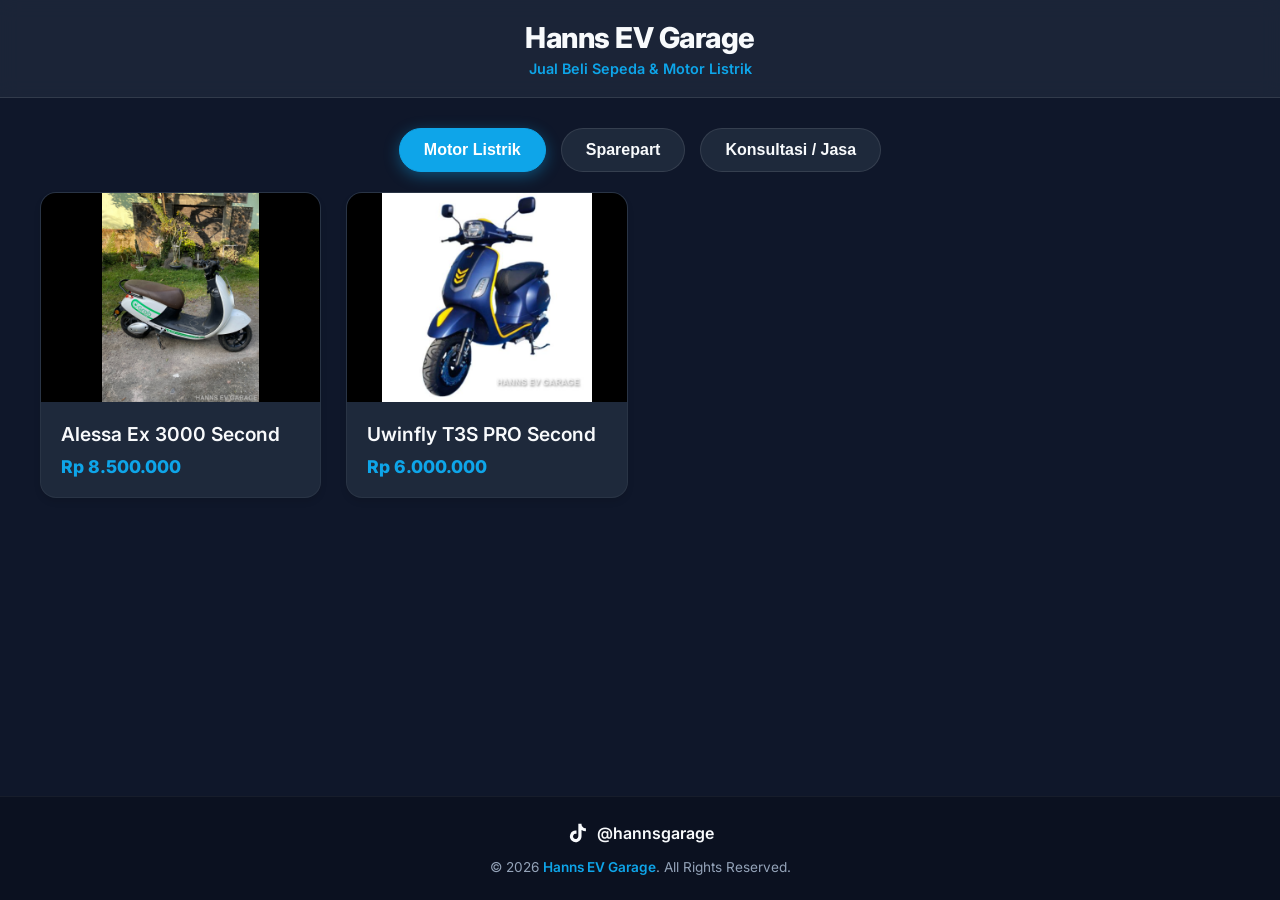
==== index.html @ b8c9d54d "Update index.html" ====
<!DOCTYPE html>
<html lang="id">
<head>
    <meta charset="UTF-8">
    <meta name="viewport" content="width=device-width, initial-scale=1.0">
    <title>Hanns EV Garage - Katalog</title>
    <link rel="stylesheet" href="style.css">
    
    <style>
        .form-container {
            display: none; /* Disembunyikan pas awal load */
            max-width: 600px;
            margin: 0 auto;
            padding: 20px;
            width: 100%;
            box-sizing: border-box;
        }
        .form-card {
            background: var(--bg-card);
            padding: 30px;
            border-radius: 16px;
            border: 1px solid rgba(255, 255, 255, 0.05);
            box-shadow: 0 4px 6px rgba(0, 0, 0, 0.1);
        }
        .form-group {
            margin-bottom: 20px;
            text-align: left;
        }
        .form-group label {
            display: block;
            margin-bottom: 8px;
            font-weight: 600;
            color: var(--text-main);
        }
        .form-group input, .form-group textarea {
            width: 100%;
            padding: 15px;
            border-radius: 8px;
            border: 1px solid #334155;
            background: #0f172a;
            color: white;
            font-family: inherit;
            box-sizing: border-box;
        }
        .form-group input:focus, .form-group textarea:focus {
            outline: none;
            border-color: var(--accent);
        }
    </style>
</head>
<body>

<script src="data.js"></script>

<header>
    <div class="header-text">
        <h1>Hanns EV Garage</h1>
        <p>Jual Beli Sepeda & Motor Listrik</p>
    </div>
</header>

<div class="main-content">
    <div class="nav-tabs">
        <button id="btn-motor" class="active" onclick="switchTab('motor')">Motor Listrik</button>
        <button id="btn-sparepart" onclick="switchTab('sparepart')">Sparepart</button>
        <button id="btn-konsultasi" onclick="switchTab('konsultasi')">Konsultasi / Jasa</button>
    </div>

    <div class="grid" id="katalog-container">
        </div>

    <div class="form-container" id="konsultasi-container">
        <div class="form-card">
            <h2 style="margin-top: 0; color: var(--accent); font-size: 1.5em;">Ada yang bisa dibantu?</h2>
            <p style="color: var(--text-muted); margin-bottom: 25px; line-height: 1.6;">
                Butuh jasa pengiriman motor listrik (misal: Jakarta - Solo), cari rekomendasi unit, atau request carikan tipe tertentu? Tulis keperluan lu di bawah, kita diskusikan via WhatsApp.
            </p>
            
            <div class="form-group">
                <label for="wa-nama">Nama Anda</label>
                <input type="text" id="wa-nama" placeholder="Contoh: Budi">
            </div>
            
            <div class="form-group">
                <label for="wa-pesan">Keperluan / Pertanyaan</label>
                <textarea id="wa-pesan" rows="5" placeholder="Contoh: Mas, saya lagi cari motor yang cocok buat harian jarak 40km, budget 10 jutaan. Ada rekomendasi?"></textarea>
            </div>
            
            <button onclick="kirimWhatsApp()" class="btn-whatsapp" style="border: none; cursor: pointer;">Kirim Pesan via WhatsApp</button>
        </div>
    </div>
</div>

<footer>
    <div class="social-links">
        <a href="https://www.tiktok.com/@hannsgarage" target="_blank" class="social-icon">
            <svg viewBox="0 0 24 24" xmlns="http://www.w3.org/2000/svg">
                <path d="M19.59 6.69a4.83 4.83 0 0 1-3.77-4.25V2h-3.45v13.67a2.89 2.89 0 0 1-5.2 1.74 2.89 2.89 0 0 1 2.31-4.64 2.93 2.93 0 0 1 .88.13V9.4a6.84 6.84 0 0 0-1-.05A6.33 6.33 0 0 0 5 20.1a6.34 6.34 0 0 0 10.86-4.43v-7a8.16 8.16 0 0 0 4.77 1.52v-3.4a4.85 4.85 0 0 1-1-.1z"/>
            </svg>
            @hannsgarage
        </a>
    </div>
    <p>&copy; 2026 <span class="footer-brand">Hanns EV Garage</span>. All Rights Reserved.</p>
</footer>

<div class="modal-overlay" id="modalOverlay" onclick="closeModal(event)">
    <div class="modal-content" onclick="event.stopPropagation()">
        <button class="close-btn" onclick="closeModal(event)">✕</button>
        <div class="modal-body" id="modalBody">
            </div>
    </div>
</div>

<script>
    // Fungsi format rupiah
    function formatRupiah(angka) {
        let bersihkanAngka = angka.toString().replace(/[^0-9]/g, '');
        return new Intl.NumberFormat('id-ID', {
            style: 'currency',
            currency: 'IDR',
            minimumFractionDigits: 0
        }).format(bersihkanAngka);
    }

    // FUNGSI BARU: Buat ganti-ganti tampilan antar tab
    function switchTab(tab) {
        // Atur warna tombol yang lagi aktif
        document.getElementById('btn-motor').classList.toggle('active', tab === 'motor');
        document.getElementById('btn-sparepart').classList.toggle('active', tab === 'sparepart');
        document.getElementById('btn-konsultasi').classList.toggle('active', tab === 'konsultasi');

        const katalogContainer = document.getElementById('katalog-container');
        const formContainer = document.getElementById('konsultasi-container');

        if (tab === 'konsultasi') {
            // Sembunyiin grid motor, tampilin form konsultasi
            katalogContainer.style.display = 'none';
            formContainer.style.display = 'block';
        } else {
            // Tampilin grid motor (pakai display: grid dari CSS), sembunyiin form
            katalogContainer.style.display = 'grid';
            formContainer.style.display = 'none';
            renderKatalog(tab); // Render ulang data motor/sparepart
        }
    }

    // FUNGSI BARU: Ngerakit pesan dari form dan lempar ke WA
    function kirimWhatsApp() {
        const nama = document.getElementById('wa-nama').value;
        const pesan = document.getElementById('wa-pesan').value;
        
        if (!nama || !pesan) {
            alert("Harap isi nama dan keperluan dulu ya!");
            return;
        }

        // Format teks yang bakal masuk ke chat WA lu
        const teksWA = `Halo Hanns EV Garage,\n\nNama saya *${nama}*.\nSaya butuh konsultasi / jasa:\n"${pesan}"\n\nMohon infonya mas. Terima kasih!`;
        
        // Encode biar spasi dan enter kebaca sama URL WA
        const encodedTeks = encodeURIComponent(teksWA);
        
        // PASTIKAN GANTI DENGAN NOMOR WA HANNS EV GARAGE LU
        const nomorWA = "6281234567890"; 
        
        window.open(`https://wa.me/${nomorWA}?text=${encodedTeks}`, '_blank');
    }

    // Fungsi Render Katalog (Yang lama)
    function renderKatalog(filterTipe) {
        const container = document.getElementById('katalog-container');
        container.innerHTML = ''; 

        const dataFilter = database.filter(item => item.tipe === filterTipe);
        
        dataFilter.forEach(item => {
            const coverImg = (item.images && item.images.length > 0) ? item.images[0] : 'https://via.placeholder.com/800x600/1e293b/fff?text=No+Image';
            const card = `
                <div class="card" onclick="openModal(${item.id})">
                    <div class="card-img-wrapper">
                        <img src="${coverImg}" alt="${item.nama}">
                    </div>
                    <div class="card-content">
                        <h3>${item.nama}</h3>
                        <p class="harga">${formatRupiah(item.harga)}</p>
                    </div>
                </div>
            `;
            container.innerHTML += card;
        });
    }

    function openModal(id) {
        const item = database.find(x => x.id === id);
        if (!item) return;

        let thumbnailsHtml = '';
        const mainImg = (item.images && item.images.length > 0) ? item.images[0] : 'https://via.placeholder.com/800x600/1e293b/fff?text=No+Image';

        if (item.images && item.images.length > 0) {
            item.images.forEach((img, index) => {
                const activeClass = index === 0 ? 'active' : '';
                thumbnailsHtml += `<img src="${img}" class="${activeClass}" onclick="changeMainImage(this, '${img}')" alt="thumb">`;
            });
        }

        const modalBody = document.getElementById('modalBody');
        modalBody.innerHTML = `
            <div class="modal-gallery">
                <div class="main-img-container">
                    <img id="mainImageDisplay" src="${mainImg}" alt="${item.nama}">
                </div>
                <div class="thumbnails">
                    ${thumbnailsHtml}
                </div>
            </div>
            <div class="modal-info">
                <h2>${item.nama}</h2>
                <div class="harga-detail">${formatRupiah(item.harga)}</div>
                <h4>Deskripsi Produk</h4>
                <p>${item.deskripsi}</p>
                <a href="https://wa.me/6281234567890?text=Halo%20Hanns%20EV%20Garage,%20saya%20mau%20tanya%20tentang%20${encodeURIComponent(item.nama)}" target="_blank" class="btn-whatsapp">
                    Tanya via WhatsApp
                </a>
            </div>
        `;

        const modal = document.getElementById('modalOverlay');
        modal.style.display = 'flex';
        setTimeout(() => modal.classList.add('active'), 10);
        document.body.style.overflow = 'hidden'; 
    }

    function changeMainImage(element, src) {
        document.getElementById('mainImageDisplay').src = src;
        const thumbs = document.querySelectorAll('.thumbnails img');
        thumbs.forEach(t => t.classList.remove('active'));
        element.classList.add('active');
    }

    function closeModal(event) {
        if (event && event.target.closest('.modal-content') && !event.target.classList.contains('close-btn')) { return; }
        const modal = document.getElementById('modalOverlay');
        modal.classList.remove('active');
        setTimeout(() => { modal.style.display = 'none'; }, 300);
        document.body.style.overflow = 'auto'; 
    }

    // Load awal sekarang jalankan switchTab
    switchTab('motor');
</script>

</body>
</html>
---- style.css ----
@import url("https://fonts.googleapis.com/css2?family=Inter:wght@400;600;800&display=swap");

:root {
  --bg-main: #0f172a;
  --bg-card: #1e293b;
  --text-main: #f8fafc;
  --text-muted: #94a3b8;
  --accent: #0ea5e9;
  --accent-hover: #0284c7;
}

body {
  font-family: "Inter", sans-serif;
  margin: 0;
  background-color: var(--bg-main);
  color: var(--text-main);
  display: flex;
  flex-direction: column;
  min-height: 100vh;
}

.main-content {
  flex: 1;
  padding-bottom: 50px;
}

/* HEADER BERSENSIH (TANPA LOGO GAMBAR) */
header {
  background: rgba(30, 41, 59, 0.8);
  backdrop-filter: blur(10px);
  padding: 20px;
  display: flex;
  flex-direction: column;
  align-items: center;
  border-bottom: 1px solid rgba(255, 255, 255, 0.1);
  position: sticky;
  top: 0;
  z-index: 10;
}

.header-text h1 {
  margin: 0;
  font-weight: 800;
  font-size: 1.8em;
  letter-spacing: -0.5px;
  text-align: center;
}
.header-text p {
  margin: 5px 0 0;
  color: var(--accent);
  font-weight: 600;
  text-align: center;
  font-size: 0.9em;
}

/* FOOTER & SOCIAL MEDIA */
footer {
  background: #0b1120;
  padding: 25px 20px;
  text-align: center;
  border-top: 1px solid rgba(255, 255, 255, 0.05);
  margin-top: auto;
}
footer p {
  margin: 0;
  color: var(--text-muted);
  font-size: 0.85em;
}
footer .footer-brand {
  color: var(--accent);
  font-weight: 600;
}

.social-links {
  margin-bottom: 15px;
  display: flex;
  justify-content: center;
}
.social-icon {
  display: inline-flex;
  align-items: center;
  gap: 8px;
  color: var(--text-main);
  text-decoration: none;
  font-weight: 600;
  transition:
    color 0.3s,
    transform 0.3s;
}
.social-icon:hover {
  color: var(--accent);
  transform: translateY(-2px);
}
.social-icon svg {
  width: 22px;
  height: 22px;
  fill: currentColor;
}

/* NAVIGATION TABS */
.nav-tabs {
  display: flex;
  justify-content: center;
  gap: 15px;
  padding: 30px 20px 20px;
}
.nav-tabs button {
  background: var(--bg-card);
  color: var(--text-main);
  border: 1px solid rgba(255, 255, 255, 0.1);
  padding: 12px 24px;
  cursor: pointer;
  border-radius: 50px;
  font-weight: 600;
  font-size: 1rem;
  transition: all 0.3s ease;
}
.nav-tabs button:hover {
  background: rgba(255, 255, 255, 0.1);
}
.nav-tabs button.active {
  background: var(--accent);
  color: white;
  border-color: var(--accent);
  box-shadow: 0 4px 15px rgba(14, 165, 233, 0.4);
}

/* GRID & CARDS (OBJECT-FIT CONTAIN) */
.grid {
  display: grid;
  grid-template-columns: repeat(auto-fill, minmax(280px, 1fr));
  gap: 25px;
  padding: 0 20px;
  max-width: 1200px;
  margin: 0 auto;
}
.card {
  background: var(--bg-card);
  border-radius: 16px;
  overflow: hidden;
  cursor: pointer;
  border: 1px solid rgba(255, 255, 255, 0.05);
  transition:
    transform 0.3s ease,
    box-shadow 0.3s ease;
  box-shadow: 0 4px 6px rgba(0, 0, 0, 0.1);
}
.card:hover {
  transform: translateY(-8px);
  box-shadow: 0 12px 20px rgba(0, 0, 0, 0.2);
  border-color: rgba(255, 255, 255, 0.15);
}
.card-img-wrapper {
  width: 100%;
  padding-top: 75%;
  position: relative;
  background: #000;
}
.card img {
  position: absolute;
  top: 0;
  left: 0;
  width: 100%;
  height: 100%;
  object-fit: contain;
}
.card-content {
  padding: 20px;
}
.card h3 {
  margin: 0 0 10px;
  font-size: 1.2em;
  font-weight: 600;
}
.card p.harga {
  color: var(--accent);
  font-weight: 800;
  font-size: 1.1em;
  margin: 0;
}

/* MODAL (OBJECT-FIT CONTAIN) */
.modal-overlay {
  display: none;
  position: fixed;
  top: 0;
  left: 0;
  width: 100%;
  height: 100%;
  background: rgba(0, 0, 0, 0.85);
  backdrop-filter: blur(5px);
  z-index: 100;
  justify-content: center;
  align-items: center;
  opacity: 0;
  transition: opacity 0.3s ease;
}
.modal-overlay.active {
  display: flex;
  opacity: 1;
}
.modal-content {
  background: var(--bg-main);
  width: 90%;
  max-width: 900px;
  border-radius: 20px;
  overflow: hidden;
  display: flex;
  flex-direction: column;
  position: relative;
  max-height: 90vh;
  border: 1px solid rgba(255, 255, 255, 0.1);
}
.modal-body {
  display: flex;
  flex-direction: column;
  overflow-y: auto;
}
@media (min-width: 768px) {
  .modal-body {
    flex-direction: row;
    overflow: hidden;
  }
  .modal-gallery {
    width: 55%;
    overflow-y: auto;
    padding: 20px;
    background: #000;
  }
  .modal-info {
    width: 45%;
    padding: 30px;
    overflow-y: auto;
  }
}
.main-img-container {
  width: 100%;
  border-radius: 12px;
  overflow: hidden;
  margin-bottom: 15px;
}
.main-img-container img {
  width: 100%;
  height: auto;
  display: block;
  object-fit: contain;
  aspect-ratio: 4/3;
}
.thumbnails {
  display: flex;
  gap: 10px;
  overflow-x: auto;
  padding-bottom: 10px;
}
.thumbnails img {
  width: 80px;
  height: 60px;
  object-fit: cover;
  border-radius: 8px;
  cursor: pointer;
  opacity: 0.6;
  transition: 0.2s;
  border: 2px solid transparent;
}
.thumbnails img:hover,
.thumbnails img.active {
  opacity: 1;
  border-color: var(--accent);
}
.close-btn {
  position: absolute;
  top: 15px;
  right: 20px;
  background: rgba(0, 0, 0, 0.5);
  border: none;
  color: white;
  width: 35px;
  height: 35px;
  border-radius: 50%;
  font-size: 1.2em;
  cursor: pointer;
  z-index: 10;
  display: flex;
  justify-content: center;
  align-items: center;
}
.close-btn:hover {
  background: rgba(255, 255, 255, 0.2);
}
.modal-info h2 {
  margin: 0 0 10px;
  font-size: 1.8em;
}
.modal-info .harga-detail {
  color: var(--accent);
  font-size: 1.5em;
  font-weight: 800;
  margin: 0 0 20px;
}
.modal-info h4 {
  margin: 20px 0 10px;
  color: var(--text-muted);
  text-transform: uppercase;
  letter-spacing: 1px;
  font-size: 0.9em;
}
.modal-info p {
  line-height: 1.6;
  color: var(--text-main);
  margin-bottom: 20px;
  white-space: pre-wrap;
}
.btn-whatsapp {
  display: block;
  width: 100%;
  background: #25d366;
  color: white;
  text-align: center;
  padding: 15px;
  border-radius: 10px;
  text-decoration: none;
  font-weight: bold;
  font-size: 1.1em;
  transition: background 0.3s;
}
.btn-whatsapp:hover {
  background: #1ebe5d;
}
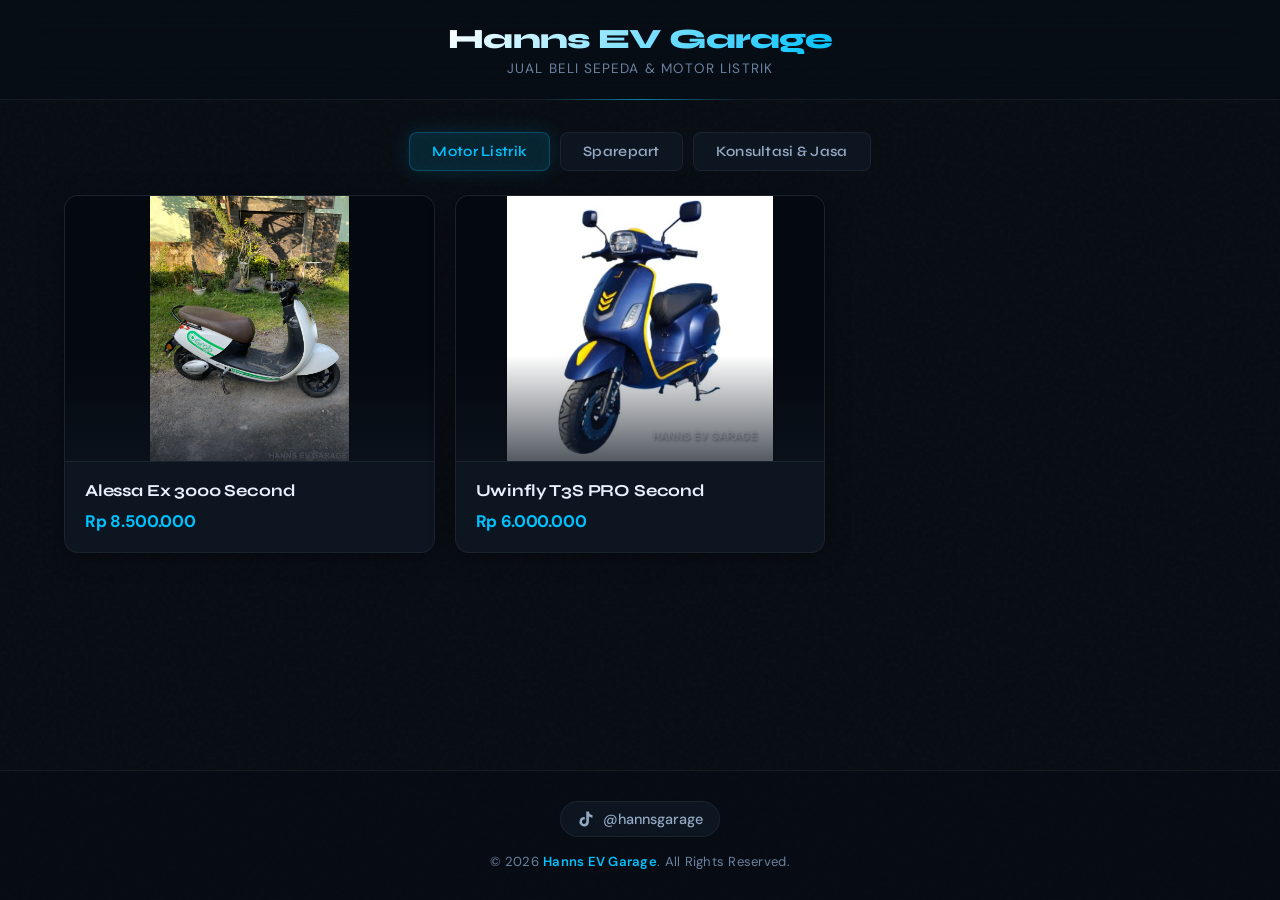
==== commit d17b8c2b: "improve UI by claude" ====
--- a/index.html
+++ b/index.html
@@ -1,254 +1,209 @@
-<!DOCTYPE html>
+<!doctype html>
 <html lang="id">
-<head>
-    <meta charset="UTF-8">
-    <meta name="viewport" content="width=device-width, initial-scale=1.0">
-    <title>Hanns EV Garage - Katalog</title>
-    <link rel="stylesheet" href="style.css">
-    
-    <style>
-        .form-container {
-            display: none; /* Disembunyikan pas awal load */
-            max-width: 600px;
-            margin: 0 auto;
-            padding: 20px;
-            width: 100%;
-            box-sizing: border-box;
-        }
-        .form-card {
-            background: var(--bg-card);
-            padding: 30px;
-            border-radius: 16px;
-            border: 1px solid rgba(255, 255, 255, 0.05);
-            box-shadow: 0 4px 6px rgba(0, 0, 0, 0.1);
-        }
-        .form-group {
-            margin-bottom: 20px;
-            text-align: left;
-        }
-        .form-group label {
-            display: block;
-            margin-bottom: 8px;
-            font-weight: 600;
-            color: var(--text-main);
-        }
-        .form-group input, .form-group textarea {
-            width: 100%;
-            padding: 15px;
-            border-radius: 8px;
-            border: 1px solid #334155;
-            background: #0f172a;
-            color: white;
-            font-family: inherit;
-            box-sizing: border-box;
-        }
-        .form-group input:focus, .form-group textarea:focus {
-            outline: none;
-            border-color: var(--accent);
-        }
-    </style>
-</head>
-<body>
-
-<script src="data.js"></script>
-
-<header>
-    <div class="header-text">
+  <head>
+    <meta charset="UTF-8" />
+    <meta name="viewport" content="width=device-width, initial-scale=1.0" />
+    <title>Hanns EV Garage — Katalog</title>
+    <link rel="stylesheet" href="style.css" />
+  </head>
+  <body>
+    <script src="data.js"></script>
+
+    <header>
+      <div class="header-text">
         <h1>Hanns EV Garage</h1>
-        <p>Jual Beli Sepeda & Motor Listrik</p>
-    </div>
-</header>
-
-<div class="main-content">
-    <div class="nav-tabs">
+        <p>Jual Beli Sepeda &amp; Motor Listrik</p>
+      </div>
+    </header>
+
+    <div class="main-content">
+      <div class="nav-tabs">
         <button id="btn-motor" class="active" onclick="switchTab('motor')">Motor Listrik</button>
         <button id="btn-sparepart" onclick="switchTab('sparepart')">Sparepart</button>
-        <button id="btn-konsultasi" onclick="switchTab('konsultasi')">Konsultasi / Jasa</button>
+        <button id="btn-konsultasi" onclick="switchTab('konsultasi')">Konsultasi &amp; Jasa</button>
+      </div>
+
+      <div class="grid" id="katalog-container"></div>
+
+      <div class="form-container" id="konsultasi-container">
+        <div class="form-card">
+          <h2>Ada yang bisa dibantu?</h2>
+          <p>Butuh jasa pengiriman motor listrik, cari rekomendasi unit, atau request cariin tipe tertentu? Tulis keperluan lu di bawah, kita diskusikan via WhatsApp.</p>
+
+          <div class="form-group">
+            <label for="wa-nama">Nama Anda</label>
+            <input type="text" id="wa-nama" placeholder="Contoh: Budi" />
+          </div>
+
+          <div class="form-group">
+            <label for="wa-pesan">Keperluan / Pertanyaan</label>
+            <textarea id="wa-pesan" rows="5" placeholder="Contoh: Mas, saya lagi cari motor harian jarak 40km, budget 10 jutaan. Ada rekomendasi?"></textarea>
+          </div>
+
+          <button onclick="kirimWhatsApp()" class="btn-whatsapp" style="border: none; cursor: pointer">
+            <svg width="20" height="20" viewBox="0 0 24 24" fill="currentColor">
+              <path
+                d="M17.472 14.382c-.297-.149-1.758-.867-2.03-.967-.273-.099-.471-.148-.67.15-.197.297-.767.966-.94 1.164-.173.199-.347.223-.644.075-.297-.15-1.255-.463-2.39-1.475-.883-.788-1.48-1.761-1.653-2.059-.173-.297-.018-.458.13-.606.134-.133.298-.347.446-.52.149-.174.198-.298.298-.497.099-.198.05-.371-.025-.52-.075-.149-.669-1.612-.916-2.207-.242-.579-.487-.5-.669-.51-.173-.008-.371-.01-.57-.01-.198 0-.52.074-.792.372-.272.297-1.04 1.016-1.04 2.479 0 1.462 1.065 2.875 1.213 3.074.149.198 2.096 3.2 5.077 4.487.709.306 1.262.489 1.694.625.712.227 1.36.195 1.871.118.571-.085 1.758-.719 2.006-1.413.248-.694.248-1.289.173-1.413-.074-.124-.272-.198-.57-.347m-5.421 7.403h-.004a9.87 9.87 0 01-5.031-1.378l-.361-.214-3.741.982.998-3.648-.235-.374a9.86 9.86 0 01-1.51-5.26c.001-5.45 4.436-9.884 9.888-9.884 2.64 0 5.122 1.03 6.988 2.898a9.825 9.825 0 012.893 6.994c-.003 5.45-4.437 9.884-9.885 9.884m8.413-18.297A11.815 11.815 0 0012.05 0C5.495 0 .16 5.335.157 11.892c0 2.096.547 4.142 1.588 5.945L.057 24l6.305-1.654a11.882 11.882 0 005.683 1.448h.005c6.554 0 11.89-5.335 11.893-11.893a11.821 11.821 0 00-3.48-8.413Z"
+              />
+            </svg>
+            Kirim via WhatsApp
+          </button>
+        </div>
+      </div>
     </div>
 
-    <div class="grid" id="katalog-container">
+    <footer>
+      <div class="social-links">
+        <a href="https://www.tiktok.com/@hannsgarage" target="_blank" class="social-icon">
+          <svg viewBox="0 0 24 24" xmlns="http://www.w3.org/2000/svg">
+            <path
+              d="M19.59 6.69a4.83 4.83 0 0 1-3.77-4.25V2h-3.45v13.67a2.89 2.89 0 0 1-5.2 1.74 2.89 2.89 0 0 1 2.31-4.64 2.93 2.93 0 0 1 .88.13V9.4a6.84 6.84 0 0 0-1-.05A6.33 6.33 0 0 0 5 20.1a6.34 6.34 0 0 0 10.86-4.43v-7a8.16 8.16 0 0 0 4.77 1.52v-3.4a4.85 4.85 0 0 1-1-.1z"
+            />
+          </svg>
+          @hannsgarage
+        </a>
+      </div>
+      <p>&copy; 2026 <span class="footer-brand">Hanns EV Garage</span>. All Rights Reserved.</p>
+    </footer>
+
+    <!-- MODAL -->
+    <div class="modal-overlay" id="modalOverlay" onclick="closeModal(event)">
+      <div class="modal-content" onclick="event.stopPropagation()">
+        <button class="close-btn" onclick="closeModal(event)">✕</button>
+        <div class="modal-body" id="modalBody"></div>
+      </div>
+    </div>
+
+    <script>
+      function formatRupiah(angka) {
+        let n = angka.toString().replace(/[^0-9]/g, "");
+        return new Intl.NumberFormat("id-ID", {
+          style: "currency",
+          currency: "IDR",
+          minimumFractionDigits: 0,
+        }).format(n);
+      }
+
+      function switchTab(tab) {
+        ["motor", "sparepart", "konsultasi"].forEach((t) => {
+          document.getElementById("btn-" + t).classList.toggle("active", t === tab);
+        });
+
+        const katalog = document.getElementById("katalog-container");
+        const form = document.getElementById("konsultasi-container");
+
+        if (tab === "konsultasi") {
+          katalog.style.display = "none";
+          form.style.display = "block";
+        } else {
+          katalog.style.display = "grid";
+          form.style.display = "none";
+          renderKatalog(tab);
+        }
+      }
+
+      function kirimWhatsApp() {
+        const nama = document.getElementById("wa-nama").value.trim();
+        const pesan = document.getElementById("wa-pesan").value.trim();
+        if (!nama || !pesan) {
+          alert("Harap isi nama dan keperluan dulu ya!");
+          return;
+        }
+        const teks = `Halo Hanns EV Garage,\n\nNama saya *${nama}*.\nSaya butuh konsultasi / jasa:\n"${pesan}"\n\nMohon infonya mas. Terima kasih!`;
+        window.open(`https://wa.me/6282136538487?text=${encodeURIComponent(teks)}`, "_blank");
+      }
+
+      function renderKatalog(filterTipe) {
+        const container = document.getElementById("katalog-container");
+        container.innerHTML = "";
+
+        const data = database.filter((item) => item.tipe === filterTipe);
+
+        if (data.length === 0) {
+          container.innerHTML = `
+        <div class="empty-state">
+          <svg viewBox="0 0 24 24" fill="none" stroke="currentColor" stroke-width="1.5">
+            <path stroke-linecap="round" stroke-linejoin="round" d="M20.25 7.5l-.625 10.632a2.25 2.25 0 01-2.247 2.118H6.622a2.25 2.25 0 01-2.247-2.118L3.75 7.5M10 11.25h4M3.375 7.5h17.25c.621 0 1.125-.504 1.125-1.125v-1.5c0-.621-.504-1.125-1.125-1.125H3.375c-.621 0-1.125.504-1.125 1.125v1.5c0 .621.504 1.125 1.125 1.125z" />
+          </svg>
+          <p>Belum ada item di kategori ini.</p>
+        </div>`;
+          return;
+        }
+
+        data.forEach((item) => {
+          const img = item.images && item.images.length > 0 ? item.images[0] : "https://via.placeholder.com/800x600/0d1520/1e3a5f?text=No+Image";
+
+          container.innerHTML += `
+        <div class="card" onclick="openModal(${item.id})">
+          <div class="card-img-wrapper">
+            <img src="${img}" alt="${item.nama}" loading="lazy">
+          </div>
+          <div class="card-content">
+            <h3>${item.nama}</h3>
+            <p class="harga">${formatRupiah(item.harga)}</p>
+          </div>
+        </div>`;
+        });
+      }
+
+      function openModal(id) {
+        const item = database.find((x) => x.id === id);
+        if (!item) return;
+
+        const mainImg = item.images && item.images.length > 0 ? item.images[0] : "https://via.placeholder.com/800x600/0d1520/1e3a5f?text=No+Image";
+
+        let thumbsHtml = "";
+        if (item.images && item.images.length > 0) {
+          item.images.forEach((img, i) => {
+            thumbsHtml += `<img src="${img}" class="${i === 0 ? "active" : ""}" onclick="changeMainImage(this, '${img}')" alt="thumb ${i + 1}">`;
+          });
+        }
+
+        document.getElementById("modalBody").innerHTML = `
+      <div class="modal-gallery">
+        <div class="main-img-container">
+          <img id="mainImageDisplay" src="${mainImg}" alt="${item.nama}">
         </div>
-
-    <div class="form-container" id="konsultasi-container">
-        <div class="form-card">
-            <h2 style="margin-top: 0; color: var(--accent); font-size: 1.5em;">Ada yang bisa dibantu?</h2>
-            <p style="color: var(--text-muted); margin-bottom: 25px; line-height: 1.6;">
-                Butuh jasa pengiriman motor listrik (misal: Jakarta - Solo), cari rekomendasi unit, atau request carikan tipe tertentu? Tulis keperluan lu di bawah, kita diskusikan via WhatsApp.
-            </p>
-            
-            <div class="form-group">
-                <label for="wa-nama">Nama Anda</label>
-                <input type="text" id="wa-nama" placeholder="Contoh: Budi">
-            </div>
-            
-            <div class="form-group">
-                <label for="wa-pesan">Keperluan / Pertanyaan</label>
-                <textarea id="wa-pesan" rows="5" placeholder="Contoh: Mas, saya lagi cari motor yang cocok buat harian jarak 40km, budget 10 jutaan. Ada rekomendasi?"></textarea>
-            </div>
-            
-            <button onclick="kirimWhatsApp()" class="btn-whatsapp" style="border: none; cursor: pointer;">Kirim Pesan via WhatsApp</button>
-        </div>
-    </div>
-</div>
-
-<footer>
-    <div class="social-links">
-        <a href="https://www.tiktok.com/@hannsgarage" target="_blank" class="social-icon">
-            <svg viewBox="0 0 24 24" xmlns="http://www.w3.org/2000/svg">
-                <path d="M19.59 6.69a4.83 4.83 0 0 1-3.77-4.25V2h-3.45v13.67a2.89 2.89 0 0 1-5.2 1.74 2.89 2.89 0 0 1 2.31-4.64 2.93 2.93 0 0 1 .88.13V9.4a6.84 6.84 0 0 0-1-.05A6.33 6.33 0 0 0 5 20.1a6.34 6.34 0 0 0 10.86-4.43v-7a8.16 8.16 0 0 0 4.77 1.52v-3.4a4.85 4.85 0 0 1-1-.1z"/>
-            </svg>
-            @hannsgarage
+        ${item.images && item.images.length > 1 ? `<div class="thumbnails">${thumbsHtml}</div>` : ""}
+      </div>
+      <div class="modal-info">
+        <h2>${item.nama}</h2>
+        <div class="harga-detail">${formatRupiah(item.harga)}</div>
+        <h4>Deskripsi Produk</h4>
+        <p>${item.deskripsi}</p>
+        <a href="https://wa.me/6282136538487?text=Halo%20Hanns%20EV%20Garage,%20saya%20mau%20tanya%20tentang%20${encodeURIComponent(item.nama)}" target="_blank" class="btn-whatsapp">
+          <svg width="20" height="20" viewBox="0 0 24 24" fill="currentColor"><path d="M17.472 14.382c-.297-.149-1.758-.867-2.03-.967-.273-.099-.471-.148-.67.15-.197.297-.767.966-.94 1.164-.173.199-.347.223-.644.075-.297-.15-1.255-.463-2.39-1.475-.883-.788-1.48-1.761-1.653-2.059-.173-.297-.018-.458.13-.606.134-.133.298-.347.446-.52.149-.174.198-.298.298-.497.099-.198.05-.371-.025-.52-.075-.149-.669-1.612-.916-2.207-.242-.579-.487-.5-.669-.51-.173-.008-.371-.01-.57-.01-.198 0-.52.074-.792.372-.272.297-1.04 1.016-1.04 2.479 0 1.462 1.065 2.875 1.213 3.074.149.198 2.096 3.2 5.077 4.487.709.306 1.262.489 1.694.625.712.227 1.36.195 1.871.118.571-.085 1.758-.719 2.006-1.413.248-.694.248-1.289.173-1.413-.074-.124-.272-.198-.57-.347m-5.421 7.403h-.004a9.87 9.87 0 01-5.031-1.378l-.361-.214-3.741.982.998-3.648-.235-.374a9.86 9.86 0 01-1.51-5.26c.001-5.45 4.436-9.884 9.888-9.884 2.64 0 5.122 1.03 6.988 2.898a9.825 9.825 0 012.893 6.994c-.003 5.45-4.437 9.884-9.885 9.884m8.413-18.297A11.815 11.815 0 0012.05 0C5.495 0 .16 5.335.157 11.892c0 2.096.547 4.142 1.588 5.945L.057 24l6.305-1.654a11.882 11.882 0 005.683 1.448h.005c6.554 0 11.89-5.335 11.893-11.893a11.821 11.821 0 00-3.48-8.413Z"/></svg>
+          Tanya via WhatsApp
         </a>
-    </div>
-    <p>&copy; 2026 <span class="footer-brand">Hanns EV Garage</span>. All Rights Reserved.</p>
-</footer>
-
-<div class="modal-overlay" id="modalOverlay" onclick="closeModal(event)">
-    <div class="modal-content" onclick="event.stopPropagation()">
-        <button class="close-btn" onclick="closeModal(event)">✕</button>
-        <div class="modal-body" id="modalBody">
-            </div>
-    </div>
-</div>
-
-<script>
-    // Fungsi format rupiah
-    function formatRupiah(angka) {
-        let bersihkanAngka = angka.toString().replace(/[^0-9]/g, '');
-        return new Intl.NumberFormat('id-ID', {
-            style: 'currency',
-            currency: 'IDR',
-            minimumFractionDigits: 0
-        }).format(bersihkanAngka);
-    }
-
-    // FUNGSI BARU: Buat ganti-ganti tampilan antar tab
-    function switchTab(tab) {
-        // Atur warna tombol yang lagi aktif
-        document.getElementById('btn-motor').classList.toggle('active', tab === 'motor');
-        document.getElementById('btn-sparepart').classList.toggle('active', tab === 'sparepart');
-        document.getElementById('btn-konsultasi').classList.toggle('active', tab === 'konsultasi');
-
-        const katalogContainer = document.getElementById('katalog-container');
-        const formContainer = document.getElementById('konsultasi-container');
-
-        if (tab === 'konsultasi') {
-            // Sembunyiin grid motor, tampilin form konsultasi
-            katalogContainer.style.display = 'none';
-            formContainer.style.display = 'block';
-        } else {
-            // Tampilin grid motor (pakai display: grid dari CSS), sembunyiin form
-            katalogContainer.style.display = 'grid';
-            formContainer.style.display = 'none';
-            renderKatalog(tab); // Render ulang data motor/sparepart
-        }
-    }
-
-    // FUNGSI BARU: Ngerakit pesan dari form dan lempar ke WA
-    function kirimWhatsApp() {
-        const nama = document.getElementById('wa-nama').value;
-        const pesan = document.getElementById('wa-pesan').value;
-        
-        if (!nama || !pesan) {
-            alert("Harap isi nama dan keperluan dulu ya!");
-            return;
-        }
-
-        // Format teks yang bakal masuk ke chat WA lu
-        const teksWA = `Halo Hanns EV Garage,\n\nNama saya *${nama}*.\nSaya butuh konsultasi / jasa:\n"${pesan}"\n\nMohon infonya mas. Terima kasih!`;
-        
-        // Encode biar spasi dan enter kebaca sama URL WA
-        const encodedTeks = encodeURIComponent(teksWA);
-        
-        // PASTIKAN GANTI DENGAN NOMOR WA HANNS EV GARAGE LU
-        const nomorWA = "6281234567890"; 
-        
-        window.open(`https://wa.me/${nomorWA}?text=${encodedTeks}`, '_blank');
-    }
-
-    // Fungsi Render Katalog (Yang lama)
-    function renderKatalog(filterTipe) {
-        const container = document.getElementById('katalog-container');
-        container.innerHTML = ''; 
-
-        const dataFilter = database.filter(item => item.tipe === filterTipe);
-        
-        dataFilter.forEach(item => {
-            const coverImg = (item.images && item.images.length > 0) ? item.images[0] : 'https://via.placeholder.com/800x600/1e293b/fff?text=No+Image';
-            const card = `
-                <div class="card" onclick="openModal(${item.id})">
-                    <div class="card-img-wrapper">
-                        <img src="${coverImg}" alt="${item.nama}">
-                    </div>
-                    <div class="card-content">
-                        <h3>${item.nama}</h3>
-                        <p class="harga">${formatRupiah(item.harga)}</p>
-                    </div>
-                </div>
-            `;
-            container.innerHTML += card;
-        });
-    }
-
-    function openModal(id) {
-        const item = database.find(x => x.id === id);
-        if (!item) return;
-
-        let thumbnailsHtml = '';
-        const mainImg = (item.images && item.images.length > 0) ? item.images[0] : 'https://via.placeholder.com/800x600/1e293b/fff?text=No+Image';
-
-        if (item.images && item.images.length > 0) {
-            item.images.forEach((img, index) => {
-                const activeClass = index === 0 ? 'active' : '';
-                thumbnailsHtml += `<img src="${img}" class="${activeClass}" onclick="changeMainImage(this, '${img}')" alt="thumb">`;
-            });
-        }
-
-        const modalBody = document.getElementById('modalBody');
-        modalBody.innerHTML = `
-            <div class="modal-gallery">
-                <div class="main-img-container">
-                    <img id="mainImageDisplay" src="${mainImg}" alt="${item.nama}">
-                </div>
-                <div class="thumbnails">
-                    ${thumbnailsHtml}
-                </div>
-            </div>
-            <div class="modal-info">
-                <h2>${item.nama}</h2>
-                <div class="harga-detail">${formatRupiah(item.harga)}</div>
-                <h4>Deskripsi Produk</h4>
-                <p>${item.deskripsi}</p>
-                <a href="https://wa.me/6281234567890?text=Halo%20Hanns%20EV%20Garage,%20saya%20mau%20tanya%20tentang%20${encodeURIComponent(item.nama)}" target="_blank" class="btn-whatsapp">
-                    Tanya via WhatsApp
-                </a>
-            </div>
-        `;
-
-        const modal = document.getElementById('modalOverlay');
-        modal.style.display = 'flex';
-        setTimeout(() => modal.classList.add('active'), 10);
-        document.body.style.overflow = 'hidden'; 
-    }
-
-    function changeMainImage(element, src) {
-        document.getElementById('mainImageDisplay').src = src;
-        const thumbs = document.querySelectorAll('.thumbnails img');
-        thumbs.forEach(t => t.classList.remove('active'));
-        element.classList.add('active');
-    }
-
-    function closeModal(event) {
-        if (event && event.target.closest('.modal-content') && !event.target.classList.contains('close-btn')) { return; }
-        const modal = document.getElementById('modalOverlay');
-        modal.classList.remove('active');
-        setTimeout(() => { modal.style.display = 'none'; }, 300);
-        document.body.style.overflow = 'auto'; 
-    }
-
-    // Load awal sekarang jalankan switchTab
-    switchTab('motor');
-</script>
-
-</body>
-</html>+      </div>`;
+
+        const modal = document.getElementById("modalOverlay");
+        modal.style.display = "flex";
+        setTimeout(() => modal.classList.add("active"), 10);
+        document.body.style.overflow = "hidden";
+      }
+
+      function changeMainImage(el, src) {
+        document.getElementById("mainImageDisplay").src = src;
+        document.querySelectorAll(".thumbnails img").forEach((t) => t.classList.remove("active"));
+        el.classList.add("active");
+      }
+
+      function closeModal(event) {
+        if (event && event.target.closest(".modal-content") && !event.target.classList.contains("close-btn")) return;
+        const modal = document.getElementById("modalOverlay");
+        modal.classList.remove("active");
+        setTimeout(() => {
+          modal.style.display = "none";
+        }, 300);
+        document.body.style.overflow = "auto";
+      }
+
+      document.addEventListener("keydown", (e) => {
+        if (e.key === "Escape") closeModal();
+      });
+
+      switchTab("motor");
+    </script>
+  </body>
+</html>
--- a/style.css
+++ b/style.css
@@ -1,161 +1,285 @@
-@import url("https://fonts.googleapis.com/css2?family=Inter:wght@400;600;800&display=swap");
+@import url("https://fonts.googleapis.com/css2?family=Syne:wght@400;600;700;800&family=DM+Sans:ital,opsz,wght@0,9..40,300;0,9..40,400;0,9..40,500;0,9..40,600;1,9..40,300&display=swap");
 
 :root {
-  --bg-main: #0f172a;
-  --bg-card: #1e293b;
-  --text-main: #f8fafc;
-  --text-muted: #94a3b8;
-  --accent: #0ea5e9;
-  --accent-hover: #0284c7;
+  --bg-main: #080d14;
+  --bg-card: #0d1520;
+  --bg-card-hover: #111e2e;
+  --bg-elevated: #121c2b;
+  --text-main: #e8f0fe;
+  --text-muted: #6b82a0;
+  --text-soft: #94aac4;
+  --accent: #00c2ff;
+  --accent-dim: rgba(0, 194, 255, 0.12);
+  --accent-hover: #00a8dd;
+  --accent-glow: rgba(0, 194, 255, 0.35);
+  --green: #00e5a0;
+  --border: rgba(255, 255, 255, 0.06);
+  --border-hover: rgba(0, 194, 255, 0.25);
+  --shadow-card: 0 4px 24px rgba(0, 0, 0, 0.4);
+  --shadow-hover: 0 16px 40px rgba(0, 0, 0, 0.5), 0 0 30px rgba(0, 194, 255, 0.08);
+}
+
+*,
+*::before,
+*::after {
+  box-sizing: border-box;
 }
 
 body {
-  font-family: "Inter", sans-serif;
+  font-family: "DM Sans", sans-serif;
   margin: 0;
   background-color: var(--bg-main);
   color: var(--text-main);
   display: flex;
   flex-direction: column;
   min-height: 100vh;
+  -webkit-font-smoothing: antialiased;
+}
+
+/* Subtle noise texture overlay */
+body::before {
+  content: "";
+  position: fixed;
+  inset: 0;
+  background-image: url("data:image/svg+xml,%3Csvg viewBox='0 0 256 256' xmlns='http://www.w3.org/2000/svg'%3E%3Cfilter id='noise'%3E%3CfeTurbulence type='fractalNoise' baseFrequency='0.9' numOctaves='4' stitchTiles='stitch'/%3E%3C/filter%3E%3Crect width='100%25' height='100%25' filter='url(%23noise)' opacity='0.04'/%3E%3C/svg%3E");
+  pointer-events: none;
+  z-index: 0;
+  opacity: 0.6;
 }
 
 .main-content {
   flex: 1;
-  padding-bottom: 50px;
-}
-
-/* HEADER BERSENSIH (TANPA LOGO GAMBAR) */
+  padding-bottom: 60px;
+  position: relative;
+  z-index: 1;
+}
+
+/* ── HEADER ── */
 header {
-  background: rgba(30, 41, 59, 0.8);
-  backdrop-filter: blur(10px);
-  padding: 20px;
+  background: rgba(8, 13, 20, 0.85);
+  backdrop-filter: blur(20px);
+  -webkit-backdrop-filter: blur(20px);
+  padding: 22px 24px;
   display: flex;
   flex-direction: column;
   align-items: center;
-  border-bottom: 1px solid rgba(255, 255, 255, 0.1);
+  border-bottom: 1px solid var(--border);
   position: sticky;
   top: 0;
-  z-index: 10;
+  z-index: 50;
+}
+
+header::after {
+  content: "";
+  position: absolute;
+  bottom: -1px;
+  left: 50%;
+  transform: translateX(-50%);
+  width: 200px;
+  height: 1px;
+  background: linear-gradient(90deg, transparent, var(--accent), transparent);
+  opacity: 0.6;
 }
 
 .header-text h1 {
   margin: 0;
+  font-family: "Syne", sans-serif;
   font-weight: 800;
-  font-size: 1.8em;
-  letter-spacing: -0.5px;
+  font-size: 1.75em;
+  letter-spacing: -0.03em;
   text-align: center;
-}
+  background: linear-gradient(135deg, #fff 0%, var(--accent) 100%);
+  -webkit-background-clip: text;
+  -webkit-text-fill-color: transparent;
+  background-clip: text;
+}
+
 .header-text p {
-  margin: 5px 0 0;
-  color: var(--accent);
-  font-weight: 600;
+  margin: 4px 0 0;
+  color: var(--text-muted);
+  font-weight: 400;
   text-align: center;
-  font-size: 0.9em;
-}
-
-/* FOOTER & SOCIAL MEDIA */
+  font-size: 0.85em;
+  letter-spacing: 0.08em;
+  text-transform: uppercase;
+}
+
+/* ── FOOTER ── */
 footer {
-  background: #0b1120;
-  padding: 25px 20px;
+  background: rgba(8, 13, 20, 0.9);
+  padding: 30px 20px;
   text-align: center;
-  border-top: 1px solid rgba(255, 255, 255, 0.05);
-  margin-top: auto;
-}
+  border-top: 1px solid var(--border);
+  position: relative;
+  z-index: 1;
+}
+
 footer p {
   margin: 0;
   color: var(--text-muted);
-  font-size: 0.85em;
-}
+  font-size: 0.82em;
+  letter-spacing: 0.02em;
+}
+
 footer .footer-brand {
   color: var(--accent);
   font-weight: 600;
 }
 
 .social-links {
-  margin-bottom: 15px;
+  margin-bottom: 16px;
   display: flex;
   justify-content: center;
-}
+  gap: 16px;
+}
+
 .social-icon {
   display: inline-flex;
   align-items: center;
   gap: 8px;
-  color: var(--text-main);
+  color: var(--text-soft);
   text-decoration: none;
-  font-weight: 600;
-  transition:
-    color 0.3s,
-    transform 0.3s;
-}
+  font-weight: 500;
+  font-size: 0.9em;
+  padding: 8px 16px;
+  border-radius: 50px;
+  border: 1px solid var(--border);
+  transition: all 0.25s ease;
+  background: var(--bg-card);
+}
+
 .social-icon:hover {
   color: var(--accent);
+  border-color: var(--border-hover);
+  background: var(--accent-dim);
   transform: translateY(-2px);
-}
+  box-shadow: 0 4px 16px var(--accent-glow);
+}
+
 .social-icon svg {
-  width: 22px;
-  height: 22px;
+  width: 18px;
+  height: 18px;
   fill: currentColor;
 }
 
-/* NAVIGATION TABS */
+/* ── NAV TABS ── */
 .nav-tabs {
   display: flex;
   justify-content: center;
-  gap: 15px;
-  padding: 30px 20px 20px;
-}
+  gap: 10px;
+  padding: 32px 20px 24px;
+  flex-wrap: wrap;
+}
+
 .nav-tabs button {
   background: var(--bg-card);
+  color: var(--text-soft);
+  border: 1px solid var(--border);
+  padding: 10px 22px;
+  cursor: pointer;
+  border-radius: 8px;
+  font-family: "Syne", sans-serif;
+  font-weight: 600;
+  font-size: 0.9rem;
+  letter-spacing: 0.02em;
+  transition: all 0.2s ease;
+}
+
+.nav-tabs button:hover {
+  background: var(--bg-card-hover);
   color: var(--text-main);
-  border: 1px solid rgba(255, 255, 255, 0.1);
-  padding: 12px 24px;
-  cursor: pointer;
-  border-radius: 50px;
-  font-weight: 600;
-  font-size: 1rem;
-  transition: all 0.3s ease;
-}
-.nav-tabs button:hover {
-  background: rgba(255, 255, 255, 0.1);
-}
+  border-color: rgba(255, 255, 255, 0.12);
+}
+
 .nav-tabs button.active {
-  background: var(--accent);
-  color: white;
-  border-color: var(--accent);
-  box-shadow: 0 4px 15px rgba(14, 165, 233, 0.4);
-}
-
-/* GRID & CARDS (OBJECT-FIT CONTAIN) */
+  background: var(--accent-dim);
+  color: var(--accent);
+  border-color: var(--border-hover);
+  box-shadow:
+    0 0 20px rgba(0, 194, 255, 0.15),
+    inset 0 0 12px rgba(0, 194, 255, 0.05);
+}
+
+/* ── GRID ── */
 .grid {
   display: grid;
-  grid-template-columns: repeat(auto-fill, minmax(280px, 1fr));
-  gap: 25px;
-  padding: 0 20px;
+  grid-template-columns: repeat(auto-fill, minmax(290px, 1fr));
+  gap: 20px;
+  padding: 0 24px;
   max-width: 1200px;
   margin: 0 auto;
 }
+
+/* ── CARDS ── */
 .card {
   background: var(--bg-card);
-  border-radius: 16px;
+  border-radius: 14px;
   overflow: hidden;
   cursor: pointer;
-  border: 1px solid rgba(255, 255, 255, 0.05);
+  border: 1px solid var(--border);
   transition:
     transform 0.3s ease,
-    box-shadow 0.3s ease;
-  box-shadow: 0 4px 6px rgba(0, 0, 0, 0.1);
-}
+    box-shadow 0.3s ease,
+    border-color 0.3s ease;
+  box-shadow: var(--shadow-card);
+  animation: cardFadeUp 0.5s ease both;
+}
+
+.card:nth-child(1) {
+  animation-delay: 0.05s;
+}
+.card:nth-child(2) {
+  animation-delay: 0.1s;
+}
+.card:nth-child(3) {
+  animation-delay: 0.15s;
+}
+.card:nth-child(4) {
+  animation-delay: 0.2s;
+}
+.card:nth-child(5) {
+  animation-delay: 0.25s;
+}
+.card:nth-child(6) {
+  animation-delay: 0.3s;
+}
+
+@keyframes cardFadeUp {
+  from {
+    opacity: 0;
+    transform: translateY(20px);
+  }
+  to {
+    opacity: 1;
+    transform: translateY(0);
+  }
+}
+
 .card:hover {
-  transform: translateY(-8px);
-  box-shadow: 0 12px 20px rgba(0, 0, 0, 0.2);
-  border-color: rgba(255, 255, 255, 0.15);
-}
+  transform: translateY(-6px);
+  box-shadow: var(--shadow-hover);
+  border-color: var(--border-hover);
+}
+
 .card-img-wrapper {
   width: 100%;
-  padding-top: 75%;
+  padding-top: 72%;
   position: relative;
-  background: #000;
-}
+  background: #04080f;
+  overflow: hidden;
+}
+
+.card-img-wrapper::after {
+  content: "";
+  position: absolute;
+  bottom: 0;
+  left: 0;
+  right: 0;
+  height: 40%;
+  background: linear-gradient(to top, rgba(13, 21, 32, 0.7), transparent);
+  pointer-events: none;
+}
+
 .card img {
   position: absolute;
   top: 0;
@@ -163,23 +287,160 @@
   width: 100%;
   height: 100%;
   object-fit: contain;
-}
+  transition: transform 0.4s ease;
+}
+
+.card:hover .card img,
+.card:hover img {
+  transform: scale(1.04);
+}
+
 .card-content {
-  padding: 20px;
-}
+  padding: 18px 20px 20px;
+  border-top: 1px solid var(--border);
+}
+
 .card h3 {
-  margin: 0 0 10px;
-  font-size: 1.2em;
-  font-weight: 600;
-}
+  margin: 0 0 8px;
+  font-family: "Syne", sans-serif;
+  font-size: 1.05em;
+  font-weight: 700;
+  color: var(--text-main);
+  letter-spacing: -0.01em;
+  line-height: 1.3;
+}
+
 .card p.harga {
   color: var(--accent);
+  font-weight: 700;
+  font-size: 1.05em;
+  margin: 0;
+  letter-spacing: -0.01em;
+}
+
+/* empty state */
+.empty-state {
+  grid-column: 1 / -1;
+  text-align: center;
+  padding: 60px 20px;
+  color: var(--text-muted);
+}
+
+.empty-state svg {
+  width: 48px;
+  height: 48px;
+  opacity: 0.3;
+  margin-bottom: 16px;
+}
+
+/* ── FORM KONSULTASI ── */
+.form-container {
+  display: none;
+  max-width: 560px;
+  margin: 0 auto;
+  padding: 0 20px;
+  width: 100%;
+  animation: cardFadeUp 0.4s ease both;
+}
+
+.form-card {
+  background: var(--bg-card);
+  padding: 36px;
+  border-radius: 16px;
+  border: 1px solid var(--border);
+  box-shadow: var(--shadow-card);
+}
+
+.form-card h2 {
+  margin: 0 0 8px;
+  font-family: "Syne", sans-serif;
+  color: var(--accent);
+  font-size: 1.5em;
   font-weight: 800;
-  font-size: 1.1em;
-  margin: 0;
-}
-
-/* MODAL (OBJECT-FIT CONTAIN) */
+  letter-spacing: -0.02em;
+}
+
+.form-card > p {
+  color: var(--text-muted);
+  margin-bottom: 28px;
+  line-height: 1.7;
+  font-size: 0.95em;
+}
+
+.form-group {
+  margin-bottom: 20px;
+  text-align: left;
+}
+
+.form-group label {
+  display: block;
+  margin-bottom: 8px;
+  font-weight: 500;
+  font-size: 0.88em;
+  color: var(--text-soft);
+  letter-spacing: 0.04em;
+  text-transform: uppercase;
+}
+
+.form-group input,
+.form-group textarea {
+  width: 100%;
+  padding: 13px 16px;
+  border-radius: 8px;
+  border: 1px solid rgba(255, 255, 255, 0.08);
+  background: rgba(255, 255, 255, 0.03);
+  color: var(--text-main);
+  font-family: "DM Sans", sans-serif;
+  font-size: 1rem;
+  transition:
+    border-color 0.2s,
+    box-shadow 0.2s;
+}
+
+.form-group input:focus,
+.form-group textarea:focus {
+  outline: none;
+  border-color: var(--border-hover);
+  box-shadow: 0 0 0 3px rgba(0, 194, 255, 0.08);
+  background: rgba(0, 194, 255, 0.03);
+}
+
+.form-group input::placeholder,
+.form-group textarea::placeholder {
+  color: var(--text-muted);
+  font-size: 0.9em;
+}
+
+/* ── BUTTONS ── */
+.btn-whatsapp {
+  display: flex;
+  align-items: center;
+  justify-content: center;
+  gap: 10px;
+  width: 100%;
+  background: linear-gradient(135deg, #25d366, #1db954);
+  color: white;
+  text-align: center;
+  padding: 14px 20px;
+  border-radius: 10px;
+  text-decoration: none;
+  font-family: "Syne", sans-serif;
+  font-weight: 700;
+  font-size: 1rem;
+  letter-spacing: 0.01em;
+  border: none;
+  cursor: pointer;
+  transition: all 0.25s ease;
+  box-shadow: 0 4px 20px rgba(37, 211, 102, 0.25);
+}
+
+.btn-whatsapp:hover {
+  background: linear-gradient(135deg, #2dde6e, #22c55e);
+  transform: translateY(-2px);
+  box-shadow: 0 8px 28px rgba(37, 211, 102, 0.35);
+}
+
+/* ── MODAL ── */
 .modal-overlay {
   display: none;
   position: fixed;
@@ -187,35 +448,55 @@
   left: 0;
   width: 100%;
   height: 100%;
-  background: rgba(0, 0, 0, 0.85);
-  backdrop-filter: blur(5px);
+  background: rgba(2, 6, 12, 0.92);
+  backdrop-filter: blur(8px);
+  -webkit-backdrop-filter: blur(8px);
   z-index: 100;
   justify-content: center;
   align-items: center;
   opacity: 0;
   transition: opacity 0.3s ease;
 }
+
 .modal-overlay.active {
   display: flex;
   opacity: 1;
 }
+
 .modal-content {
-  background: var(--bg-main);
-  width: 90%;
+  background: var(--bg-elevated);
+  width: 92%;
   max-width: 900px;
   border-radius: 20px;
   overflow: hidden;
   display: flex;
   flex-direction: column;
   position: relative;
-  max-height: 90vh;
-  border: 1px solid rgba(255, 255, 255, 0.1);
-}
+  max-height: 92vh;
+  border: 1px solid rgba(255, 255, 255, 0.08);
+  box-shadow:
+    0 40px 80px rgba(0, 0, 0, 0.7),
+    0 0 0 1px rgba(0, 194, 255, 0.05);
+  animation: modalPop 0.3s cubic-bezier(0.34, 1.56, 0.64, 1) both;
+}
+
+@keyframes modalPop {
+  from {
+    opacity: 0;
+    transform: scale(0.95) translateY(10px);
+  }
+  to {
+    opacity: 1;
+    transform: scale(1) translateY(0);
+  }
+}
+
 .modal-body {
   display: flex;
   flex-direction: column;
   overflow-y: auto;
 }
+
 @media (min-width: 768px) {
   .modal-body {
     flex-direction: row;
@@ -224,105 +505,141 @@
   .modal-gallery {
     width: 55%;
     overflow-y: auto;
-    padding: 20px;
-    background: #000;
+    padding: 24px;
+    background: #04080f;
   }
   .modal-info {
     width: 45%;
-    padding: 30px;
+    padding: 32px;
     overflow-y: auto;
   }
 }
+
 .main-img-container {
   width: 100%;
-  border-radius: 12px;
+  border-radius: 10px;
   overflow: hidden;
-  margin-bottom: 15px;
-}
+  margin-bottom: 12px;
+  background: #000;
+}
+
 .main-img-container img {
   width: 100%;
   height: auto;
   display: block;
   object-fit: contain;
   aspect-ratio: 4/3;
-}
+  transition: transform 0.4s ease;
+}
+
 .thumbnails {
   display: flex;
-  gap: 10px;
+  gap: 8px;
   overflow-x: auto;
-  padding-bottom: 10px;
-}
+  padding-bottom: 4px;
+}
+
+.thumbnails::-webkit-scrollbar {
+  height: 3px;
+}
+.thumbnails::-webkit-scrollbar-track {
+  background: transparent;
+}
+.thumbnails::-webkit-scrollbar-thumb {
+  background: var(--border);
+  border-radius: 10px;
+}
+
 .thumbnails img {
-  width: 80px;
-  height: 60px;
+  width: 70px;
+  height: 52px;
   object-fit: cover;
-  border-radius: 8px;
+  border-radius: 6px;
   cursor: pointer;
-  opacity: 0.6;
-  transition: 0.2s;
-  border: 2px solid transparent;
-}
+  opacity: 0.5;
+  transition: all 0.2s;
+  border: 1.5px solid transparent;
+  flex-shrink: 0;
+}
+
 .thumbnails img:hover,
 .thumbnails img.active {
   opacity: 1;
   border-color: var(--accent);
-}
+  box-shadow: 0 0 12px var(--accent-glow);
+}
+
 .close-btn {
   position: absolute;
-  top: 15px;
-  right: 20px;
-  background: rgba(0, 0, 0, 0.5);
-  border: none;
-  color: white;
-  width: 35px;
-  height: 35px;
-  border-radius: 50%;
-  font-size: 1.2em;
+  top: 14px;
+  right: 14px;
+  background: rgba(255, 255, 255, 0.06);
+  border: 1px solid var(--border);
+  color: var(--text-soft);
+  width: 34px;
+  height: 34px;
+  border-radius: 8px;
+  font-size: 1rem;
   cursor: pointer;
   z-index: 10;
   display: flex;
   justify-content: center;
   align-items: center;
-}
+  transition: all 0.2s;
+  font-family: inherit;
+}
+
 .close-btn:hover {
-  background: rgba(255, 255, 255, 0.2);
-}
+  background: rgba(255, 255, 255, 0.12);
+  color: white;
+}
+
 .modal-info h2 {
   margin: 0 0 10px;
-  font-size: 1.8em;
-}
+  font-family: "Syne", sans-serif;
+  font-size: 1.6em;
+  font-weight: 800;
+  letter-spacing: -0.02em;
+  line-height: 1.2;
+}
+
 .modal-info .harga-detail {
   color: var(--accent);
-  font-size: 1.5em;
-  font-weight: 800;
-  margin: 0 0 20px;
-}
+  font-size: 1.6em;
+  font-weight: 700;
+  margin: 0 0 24px;
+  letter-spacing: -0.02em;
+  font-family: "Syne", sans-serif;
+}
+
 .modal-info h4 {
-  margin: 20px 0 10px;
+  margin: 24px 0 8px;
   color: var(--text-muted);
   text-transform: uppercase;
-  letter-spacing: 1px;
-  font-size: 0.9em;
-}
+  letter-spacing: 0.08em;
+  font-size: 0.78em;
+  font-weight: 500;
+}
+
 .modal-info p {
-  line-height: 1.6;
-  color: var(--text-main);
-  margin-bottom: 20px;
+  line-height: 1.7;
+  color: var(--text-soft);
+  margin-bottom: 24px;
   white-space: pre-wrap;
-}
-.btn-whatsapp {
-  display: block;
-  width: 100%;
-  background: #25d366;
-  color: white;
-  text-align: center;
-  padding: 15px;
+  font-size: 0.95em;
+}
+
+/* ── SCROLLBAR ── */
+::-webkit-scrollbar {
+  width: 6px;
+}
+::-webkit-scrollbar-track {
+  background: var(--bg-main);
+}
+::-webkit-scrollbar-thumb {
+  background: rgba(255, 255, 255, 0.1);
   border-radius: 10px;
-  text-decoration: none;
-  font-weight: bold;
-  font-size: 1.1em;
-  transition: background 0.3s;
-}
-.btn-whatsapp:hover {
-  background: #1ebe5d;
-}
+}
+::-webkit-scrollbar-thumb:hover {
+  background: rgba(255, 255, 255, 0.2);
+}
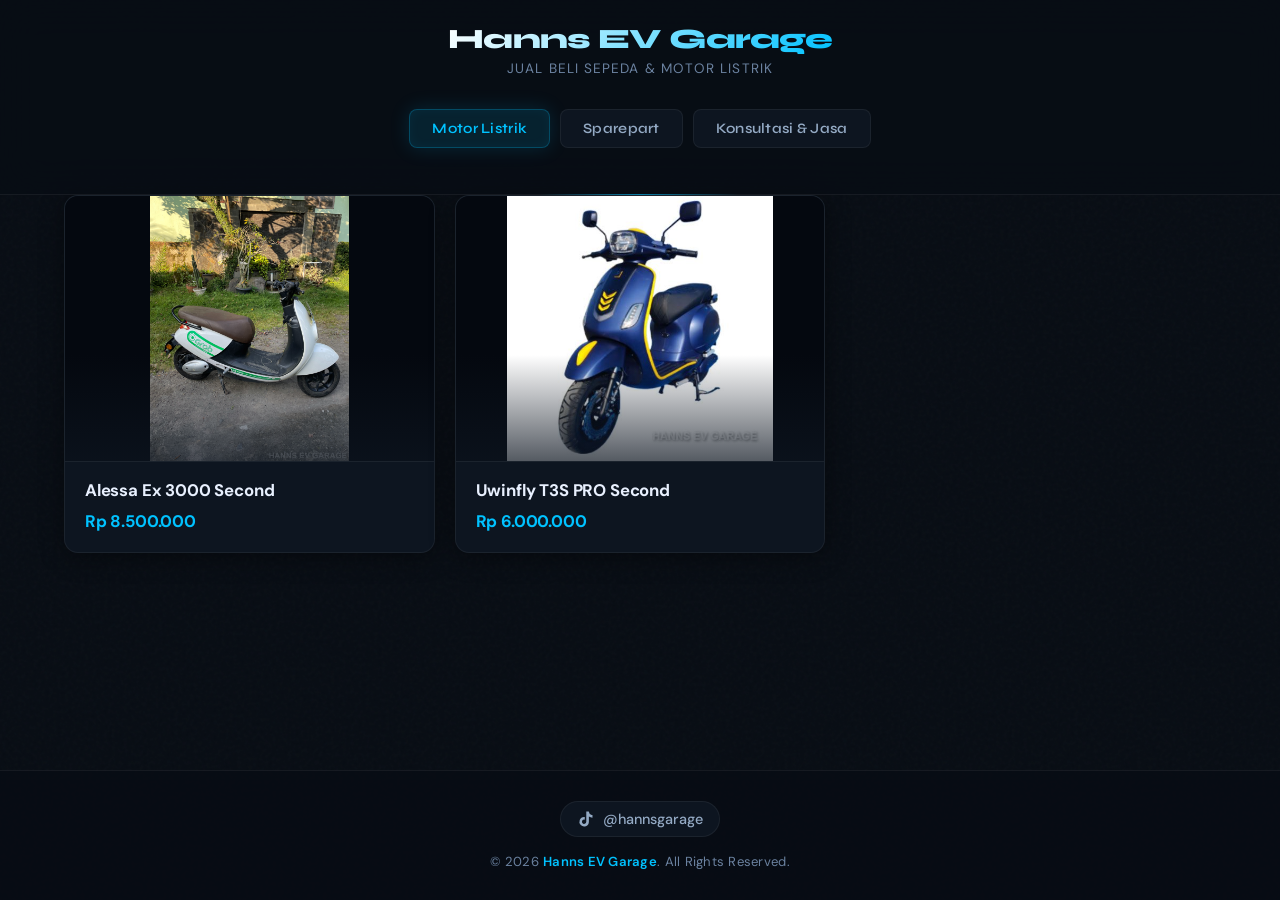
==== commit bf1c46f0: "Update index.html" ====
--- a/index.html
+++ b/index.html
@@ -14,39 +14,36 @@
         <h1>Hanns EV Garage</h1>
         <p>Jual Beli Sepeda &amp; Motor Listrik</p>
       </div>
-    </header>
-
-    <div class="main-content">
+
+      <!-- Menu Navigasi dipindah ke dalam header -->
       <div class="nav-tabs">
         <button id="btn-motor" class="active" onclick="switchTab('motor')">Motor Listrik</button>
         <button id="btn-sparepart" onclick="switchTab('sparepart')">Sparepart</button>
         <button id="btn-konsultasi" onclick="switchTab('konsultasi')">Konsultasi &amp; Jasa</button>
       </div>
-
+    </header>
+
+    <div class="main-content">
       <div class="grid" id="katalog-container"></div>
 
+      <!-- Tampilan Konsultasi Baru (Lebih Simpel) -->
       <div class="form-container" id="konsultasi-container">
-        <div class="form-card">
-          <h2>Ada yang bisa dibantu?</h2>
-          <p>Butuh jasa pengiriman motor listrik, cari rekomendasi unit, atau request cariin tipe tertentu? Tulis keperluan lu di bawah, kita diskusikan via WhatsApp.</p>
-
-          <div class="form-group">
-            <label for="wa-nama">Nama Anda</label>
-            <input type="text" id="wa-nama" placeholder="Contoh: Budi" />
+        <div class="form-card" style="text-align: center; max-width: 500px; margin: 40px auto; padding: 40px 30px;">
+          <!-- Ikon Kunci Pas (SVG) -->
+          <div style="background: var(--accent-dim); width: 60px; height: 60px; border-radius: 50%; display: flex; align-items: center; justify-content: center; margin: 0 auto 20px;">
+            <svg width="32" height="32" viewBox="0 0 24 24" fill="none" stroke="var(--accent)" stroke-width="2" stroke-linecap="round" stroke-linejoin="round">
+              <path d="M14.7 6.3a1 1 0 0 0 0 1.4l1.6 1.6a1 1 0 0 0 1.4 0l3.77-3.77a6 6 0 0 1-7.94 7.94l-6.91 6.91a2.12 2.12 0 0 1-3-3l6.91-6.91a6 6 0 0 1 7.94-7.94l-3.76 3.76z"></path>
+            </svg>
           </div>
-
-          <div class="form-group">
-            <label for="wa-pesan">Keperluan / Pertanyaan</label>
-            <textarea id="wa-pesan" rows="5" placeholder="Contoh: Mas, saya lagi cari motor harian jarak 40km, budget 10 jutaan. Ada rekomendasi?"></textarea>
-          </div>
-
-          <button onclick="kirimWhatsApp()" class="btn-whatsapp" style="border: none; cursor: pointer">
-            <svg width="20" height="20" viewBox="0 0 24 24" fill="currentColor">
-              <path
-                d="M17.472 14.382c-.297-.149-1.758-.867-2.03-.967-.273-.099-.471-.148-.67.15-.197.297-.767.966-.94 1.164-.173.199-.347.223-.644.075-.297-.15-1.255-.463-2.39-1.475-.883-.788-1.48-1.761-1.653-2.059-.173-.297-.018-.458.13-.606.134-.133.298-.347.446-.52.149-.174.198-.298.298-.497.099-.198.05-.371-.025-.52-.075-.149-.669-1.612-.916-2.207-.242-.579-.487-.5-.669-.51-.173-.008-.371-.01-.57-.01-.198 0-.52.074-.792.372-.272.297-1.04 1.016-1.04 2.479 0 1.462 1.065 2.875 1.213 3.074.149.198 2.096 3.2 5.077 4.487.709.306 1.262.489 1.694.625.712.227 1.36.195 1.871.118.571-.085 1.758-.719 2.006-1.413.248-.694.248-1.289.173-1.413-.074-.124-.272-.198-.57-.347m-5.421 7.403h-.004a9.87 9.87 0 01-5.031-1.378l-.361-.214-3.741.982.998-3.648-.235-.374a9.86 9.86 0 01-1.51-5.26c.001-5.45 4.436-9.884 9.888-9.884 2.64 0 5.122 1.03 6.988 2.898a9.825 9.825 0 012.893 6.994c-.003 5.45-4.437 9.884-9.885 9.884m8.413-18.297A11.815 11.815 0 0012.05 0C5.495 0 .16 5.335.157 11.892c0 2.096.547 4.142 1.588 5.945L.057 24l6.305-1.654a11.882 11.882 0 005.683 1.448h.005c6.554 0 11.89-5.335 11.893-11.893a11.821 11.821 0 00-3.48-8.413Z"
-              />
-            </svg>
-            Kirim via WhatsApp
+          
+          <h2 style="font-family: 'DM Sans', sans-serif; color: var(--text-main); font-size: 1.8em; margin-bottom: 15px; font-weight: 700;">Butuh Bantuan Teknis?</h2>
+          
+          <p style="color: var(--text-muted); font-size: 1em; line-height: 1.6; margin-bottom: 30px;">
+            Konsultasikan kendala motor listrik, upgrade baterai, BMS, atau custom controller langsung dengan teknisi kami.
+          </p>
+
+          <button onclick="kirimWhatsAppKonsultasi()" class="btn-whatsapp" style="border: none; cursor: pointer; justify-content: center; background: #2563eb; box-shadow: 0 4px 15px rgba(37, 99, 235, 0.3);">
+            Chat WhatsApp Sekarang
           </button>
         </div>
       </div>
@@ -102,14 +99,8 @@
         }
       }
 
-      function kirimWhatsApp() {
-        const nama = document.getElementById("wa-nama").value.trim();
-        const pesan = document.getElementById("wa-pesan").value.trim();
-        if (!nama || !pesan) {
-          alert("Harap isi nama dan keperluan dulu ya!");
-          return;
-        }
-        const teks = `Halo Hanns EV Garage,\n\nNama saya *${nama}*.\nSaya butuh konsultasi / jasa:\n"${pesan}"\n\nMohon infonya mas. Terima kasih!`;
+      function kirimWhatsAppKonsultasi() {
+        const teks = `Halo Hanns EV Garage,\n\nSaya butuh konsultasi bantuan teknis / jasa dari website.`;
         window.open(`https://wa.me/6282136538487?text=${encodeURIComponent(teks)}`, "_blank");
       }
 
--- a/style.css
+++ b/style.css
@@ -302,7 +302,7 @@
 
 .card h3 {
   margin: 0 0 8px;
-  font-family: "Syne", sans-serif;
+  font-family: "DM Sans", sans-serif;
   font-size: 1.05em;
   font-weight: 700;
   color: var(--text-main);
@@ -596,7 +596,7 @@
 
 .modal-info h2 {
   margin: 0 0 10px;
-  font-family: "Syne", sans-serif;
+  font-family: "DM Sans", sans-serif;
   font-size: 1.6em;
   font-weight: 800;
   letter-spacing: -0.02em;
@@ -609,7 +609,7 @@
   font-weight: 700;
   margin: 0 0 24px;
   letter-spacing: -0.02em;
-  font-family: "Syne", sans-serif;
+  font-family: "DM Sans", sans-serif;
 }
 
 .modal-info h4 {
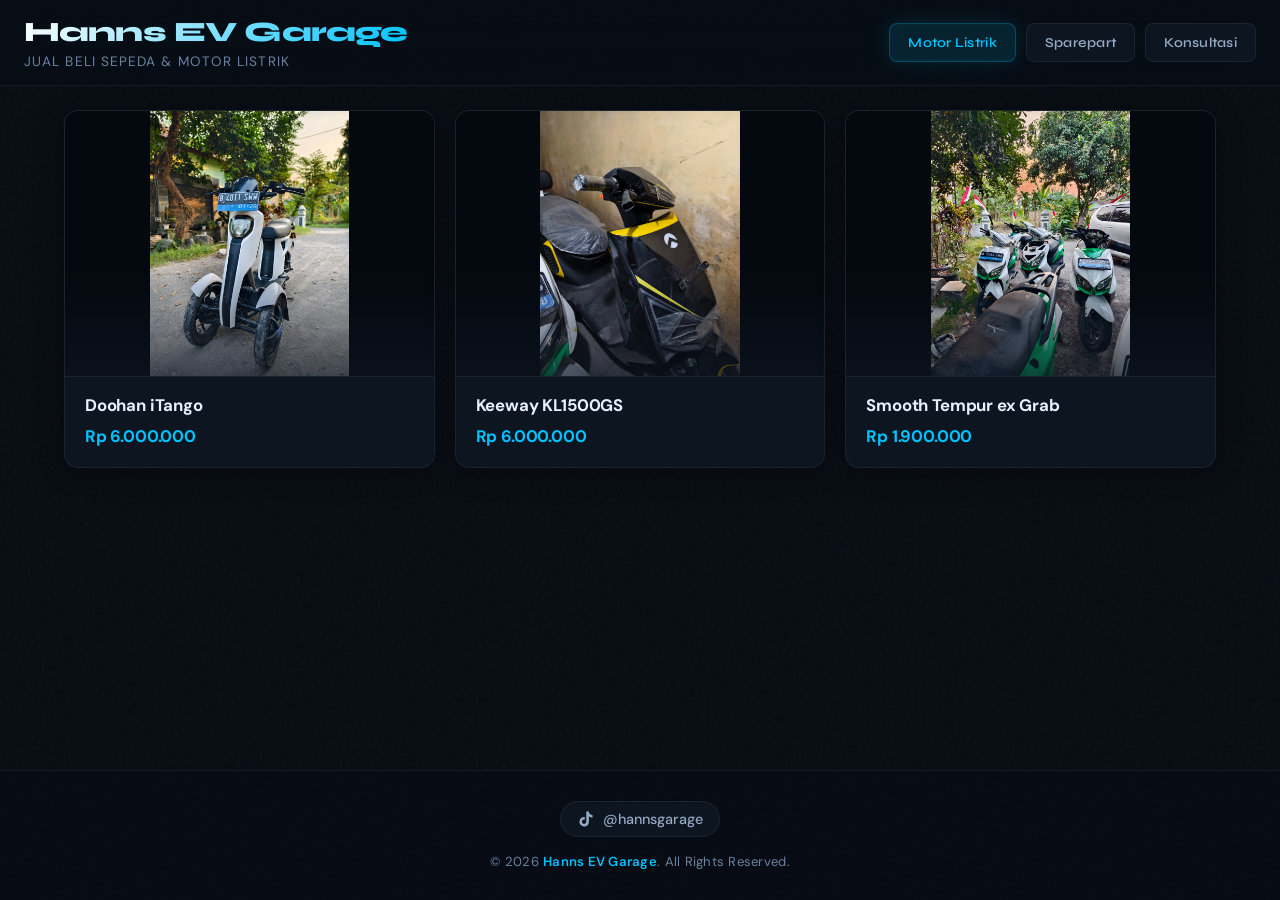
==== commit c7aa1739: "rename tab bar" ====
--- a/index.html
+++ b/index.html
@@ -19,7 +19,7 @@
       <div class="nav-tabs">
         <button id="btn-motor" class="active" onclick="switchTab('motor')">Motor Listrik</button>
         <button id="btn-sparepart" onclick="switchTab('sparepart')">Sparepart</button>
-        <button id="btn-konsultasi" onclick="switchTab('konsultasi')">Konsultasi &amp; Jasa</button>
+        <button id="btn-konsultasi" onclick="switchTab('konsultasi')">Konsultasi</button>
       </div>
     </header>
 
--- a/style.css
+++ b/style.css
@@ -59,26 +59,21 @@
   background: rgba(8, 13, 20, 0.85);
   backdrop-filter: blur(20px);
   -webkit-backdrop-filter: blur(20px);
-  padding: 22px 24px;
-  display: flex;
-  flex-direction: column;
+  padding: 15px 24px;
+  display: flex;
+  flex-direction: row; 
+  justify-content: space-between; 
   align-items: center;
   border-bottom: 1px solid var(--border);
   position: sticky;
   top: 0;
   z-index: 50;
+  flex-wrap: wrap; 
+  gap: 15px;
 }
 
 header::after {
-  content: "";
-  position: absolute;
-  bottom: -1px;
-  left: 50%;
-  transform: translateX(-50%);
-  width: 200px;
-  height: 1px;
-  background: linear-gradient(90deg, transparent, var(--accent), transparent);
-  opacity: 0.6;
+  display: none; 
 }
 
 .header-text h1 {
@@ -87,7 +82,7 @@
   font-weight: 800;
   font-size: 1.75em;
   letter-spacing: -0.03em;
-  text-align: center;
+  text-align: left; 
   background: linear-gradient(135deg, #fff 0%, var(--accent) 100%);
   -webkit-background-clip: text;
   -webkit-text-fill-color: transparent;
@@ -98,7 +93,7 @@
   margin: 4px 0 0;
   color: var(--text-muted);
   font-weight: 400;
-  text-align: center;
+  text-align: left; 
   font-size: 0.85em;
   letter-spacing: 0.08em;
   text-transform: uppercase;
@@ -167,7 +162,7 @@
   display: flex;
   justify-content: center;
   gap: 10px;
-  padding: 32px 20px 24px;
+  padding: 0; 
   flex-wrap: wrap;
 }
 
@@ -175,12 +170,12 @@
   background: var(--bg-card);
   color: var(--text-soft);
   border: 1px solid var(--border);
-  padding: 10px 22px;
+  padding: 10px 18px; 
   cursor: pointer;
   border-radius: 8px;
   font-family: "Syne", sans-serif;
   font-weight: 600;
-  font-size: 0.9rem;
+  font-size: 0.85rem;
   letter-spacing: 0.02em;
   transition: all 0.2s ease;
 }
@@ -205,7 +200,7 @@
   display: grid;
   grid-template-columns: repeat(auto-fill, minmax(290px, 1fr));
   gap: 20px;
-  padding: 0 24px;
+  padding: 24px 24px;
   max-width: 1200px;
   margin: 0 auto;
 }
@@ -353,7 +348,7 @@
 
 .form-card h2 {
   margin: 0 0 8px;
-  font-family: "Syne", sans-serif;
+  font-family: "DM Sans", sans-serif;
   color: var(--accent);
   font-size: 1.5em;
   font-weight: 800;
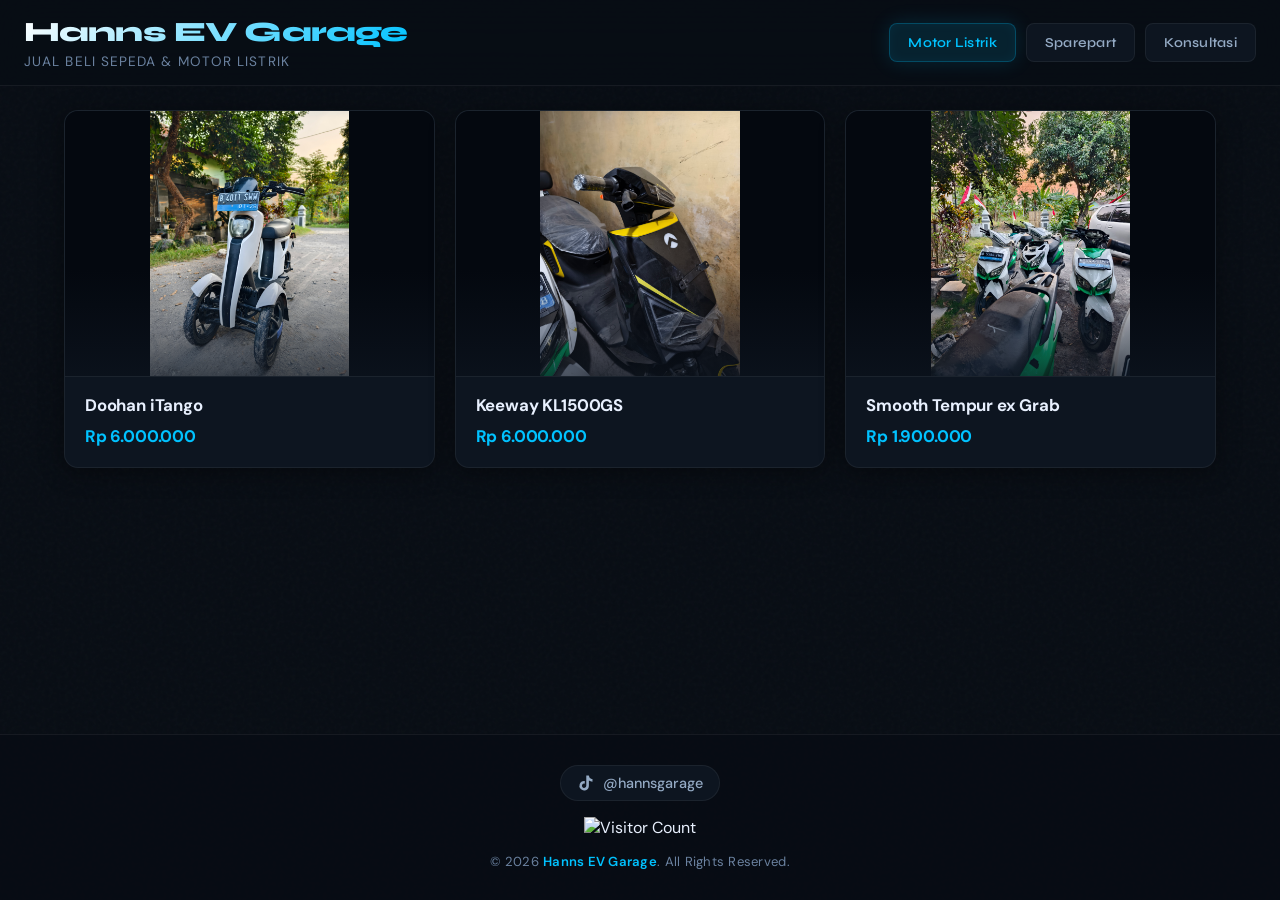
==== commit 40a30075: "update count visitor" ====
--- a/index.html
+++ b/index.html
@@ -49,17 +49,21 @@
       </div>
     </div>
 
-    <footer>
+<footer>
       <div class="social-links">
         <a href="https://www.tiktok.com/@hannsgarage" target="_blank" class="social-icon">
           <svg viewBox="0 0 24 24" xmlns="http://www.w3.org/2000/svg">
-            <path
-              d="M19.59 6.69a4.83 4.83 0 0 1-3.77-4.25V2h-3.45v13.67a2.89 2.89 0 0 1-5.2 1.74 2.89 2.89 0 0 1 2.31-4.64 2.93 2.93 0 0 1 .88.13V9.4a6.84 6.84 0 0 0-1-.05A6.33 6.33 0 0 0 5 20.1a6.34 6.34 0 0 0 10.86-4.43v-7a8.16 8.16 0 0 0 4.77 1.52v-3.4a4.85 4.85 0 0 1-1-.1z"
-            />
+            <path d="M19.59 6.69a4.83 4.83 0 0 1-3.77-4.25V2h-3.45v13.67a2.89 2.89 0 0 1-5.2 1.74 2.89 2.89 0 0 1 2.31-4.64 2.93 2.93 0 0 1 .88.13V9.4a6.84 6.84 0 0 0-1-.05A6.33 6.33 0 0 0 5 20.1a6.34 6.34 0 0 0 10.86-4.43v-7a8.16 8.16 0 0 0 4.77 1.52v-3.4a4.85 4.85 0 0 1-1-.1z"/>
           </svg>
           @hannsgarage
         </a>
       </div>
+      
+      <!-- INI TAMBAHAN COUNTER VISITOR NYA -->
+      <div style="margin-bottom: 15px;">
+        <img src="https://hits.seeyoufarm.com/api/count/incr/badge.svg?url=https%3A%2F%2Fandri282.github.io%2Fh4nn5ev&count_bg=%230EA5E9&title_bg=%230D1520&icon=&icon_color=%23E7E7E7&title=Visitors&edge_flat=true" alt="Visitor Count" />
+      </div>
+
       <p>&copy; 2026 <span class="footer-brand">Hanns EV Garage</span>. All Rights Reserved.</p>
     </footer>
 
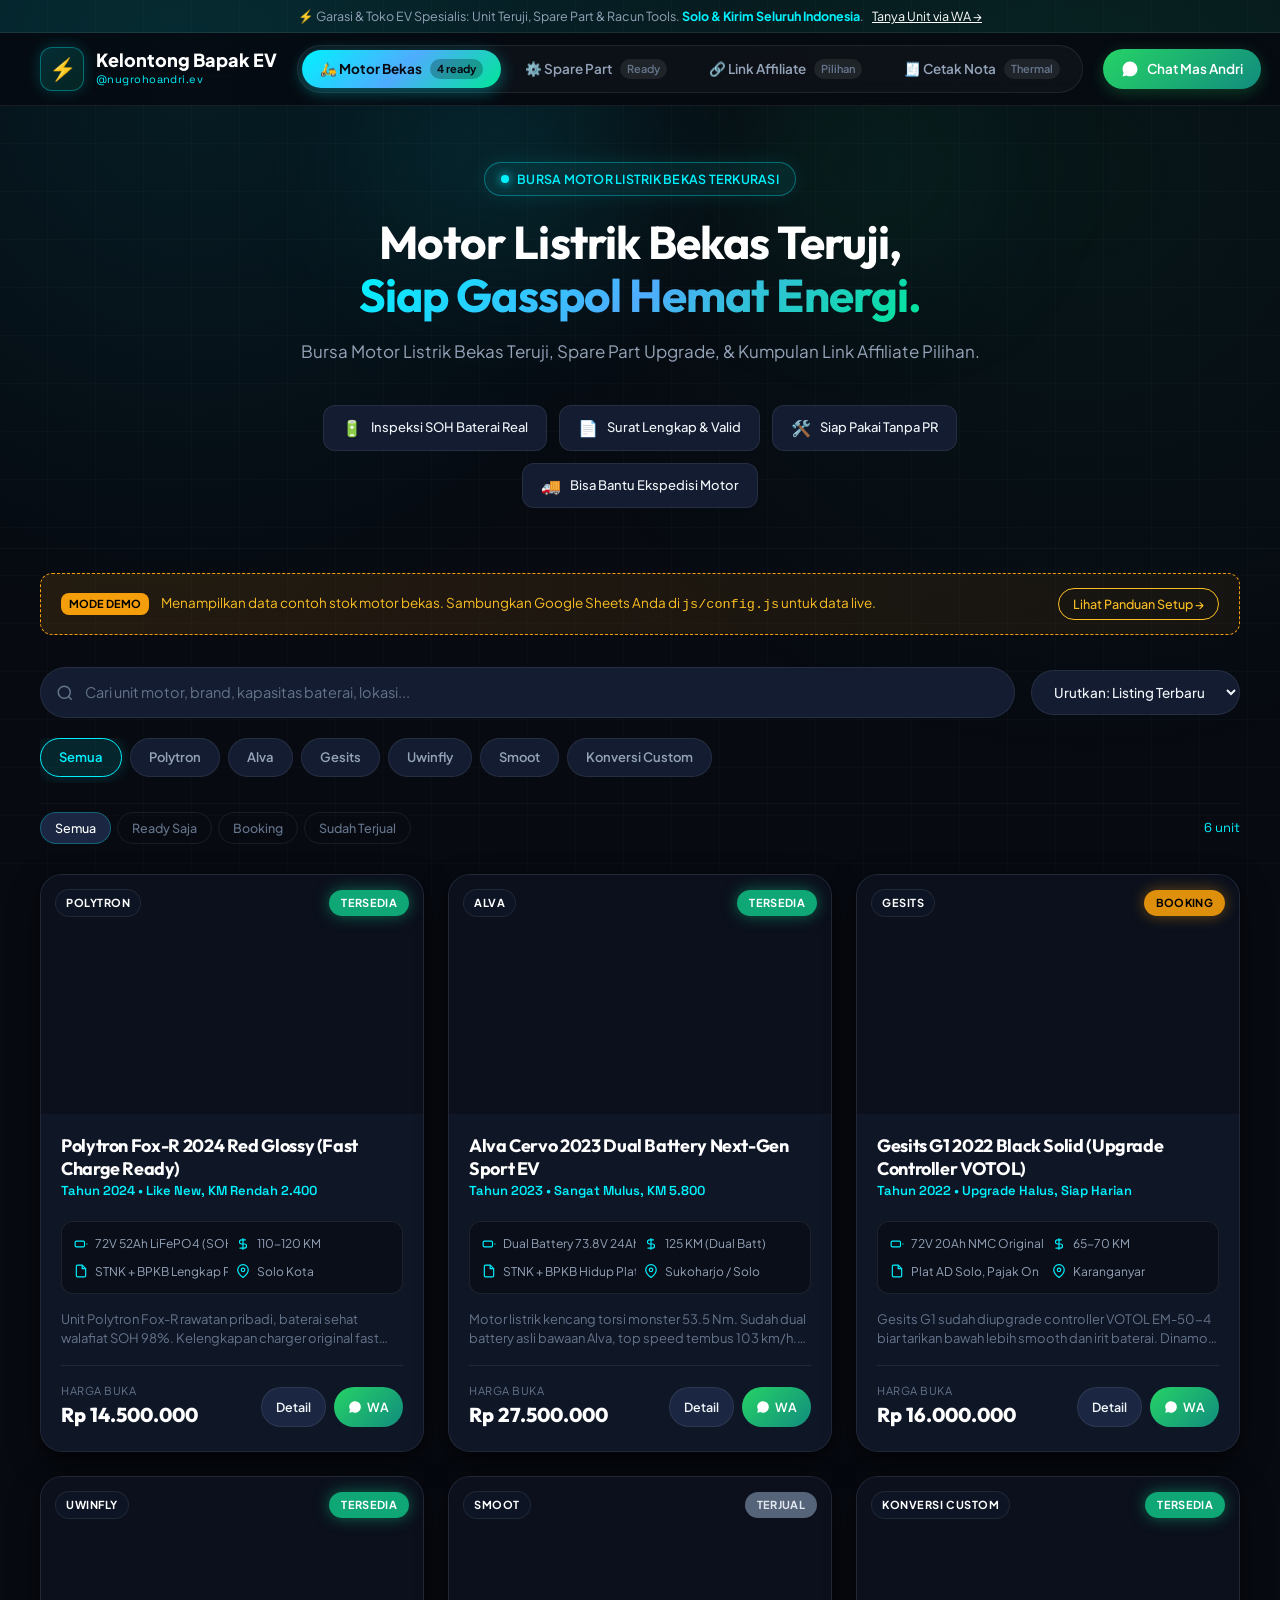
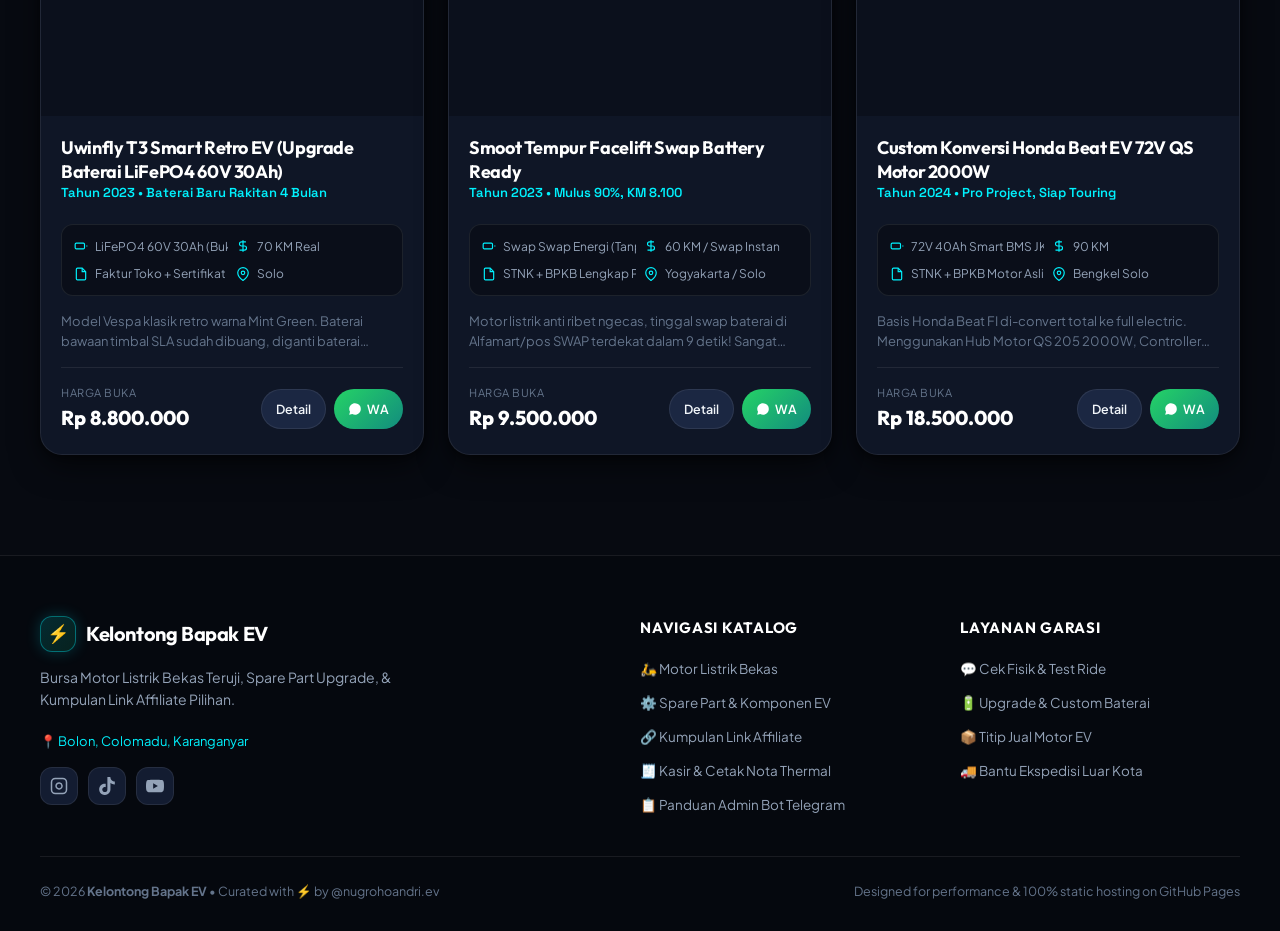
==== commit 2c989d0e: "feat: initial commit Kelontong Bapak EV Parts Shop web app & thermal POS invoice generator" ====
--- a/index.html
+++ b/index.html
@@ -1,204 +1,280 @@
-<!doctype html>
+<!DOCTYPE html>
 <html lang="id">
-  <head>
-    <meta charset="UTF-8" />
-    <meta name="viewport" content="width=device-width, initial-scale=1.0" />
-    <title>Hanns EV Garage — Katalog</title>
-    <link rel="stylesheet" href="style.css" />
-  </head>
-  <body>
-    <script src="data.js"></script>
-
-    <header>
-      <div class="header-text">
-        <h1>Hanns EV Garage</h1>
-        <p>Jual Beli Sepeda &amp; Motor Listrik</p>
-      </div>
-
-      <!-- Menu Navigasi dipindah ke dalam header -->
-      <div class="nav-tabs">
-        <button id="btn-motor" class="active" onclick="switchTab('motor')">Motor Listrik</button>
-        <button id="btn-sparepart" onclick="switchTab('sparepart')">Sparepart</button>
-        <button id="btn-konsultasi" onclick="switchTab('konsultasi')">Konsultasi</button>
-      </div>
-    </header>
-
-    <div class="main-content">
-      <div class="grid" id="katalog-container"></div>
-
-      <!-- Tampilan Konsultasi Baru (Lebih Simpel) -->
-      <div class="form-container" id="konsultasi-container">
-        <div class="form-card" style="text-align: center; max-width: 500px; margin: 40px auto; padding: 40px 30px;">
-          <!-- Ikon Kunci Pas (SVG) -->
-          <div style="background: var(--accent-dim); width: 60px; height: 60px; border-radius: 50%; display: flex; align-items: center; justify-content: center; margin: 0 auto 20px;">
-            <svg width="32" height="32" viewBox="0 0 24 24" fill="none" stroke="var(--accent)" stroke-width="2" stroke-linecap="round" stroke-linejoin="round">
-              <path d="M14.7 6.3a1 1 0 0 0 0 1.4l1.6 1.6a1 1 0 0 0 1.4 0l3.77-3.77a6 6 0 0 1-7.94 7.94l-6.91 6.91a2.12 2.12 0 0 1-3-3l6.91-6.91a6 6 0 0 1 7.94-7.94l-3.76 3.76z"></path>
-            </svg>
-          </div>
-          
-          <h2 style="font-family: 'DM Sans', sans-serif; color: var(--text-main); font-size: 1.8em; margin-bottom: 15px; font-weight: 700;">Butuh Bantuan Teknis?</h2>
-          
-          <p style="color: var(--text-muted); font-size: 1em; line-height: 1.6; margin-bottom: 30px;">
-            Konsultasikan kendala motor listrik, upgrade baterai, BMS, atau custom controller langsung dengan teknisi kami.
+<head>
+  <meta charset="UTF-8">
+  <meta name="viewport" content="width=device-width, initial-scale=1.0">
+  <title>Kelontong Bapak EV — Motor Listrik Bekas Terkurasi & Bergaransi</title>
+  <meta name="description" content="Katalog motor listrik bekas pilihan teruji oleh Kelontong Bapak EV (nugrohoandri.ev). Inspeksi baterai SOH, surat aman, siap harian & hemat biaya.">
+  <meta property="og:title" content="Kelontong Bapak EV — Motor Listrik Bekas Pilihan">
+  <meta property="og:description" content="Bursa motor listrik bekas teruji: Polytron, Alva, Gesits, Uwinfly & custom konversi. Inspeksi baterai aman, surat lengkap.">
+  <meta property="og:type" content="website">
+  <link rel="stylesheet" href="css/style.css">
+  <link rel="icon" href="data:image/svg+xml,<svg xmlns='http://www.w3.org/2000/svg' viewBox='0 0 100 100'><text y='.9em' font-size='90'>⚡</text></svg>">
+</head>
+<body>
+
+  <!-- Top Announcement Bar -->
+  <div class="top-notice">
+    <span>⚡ Garasi & Toko EV Spesialis: Unit Teruji, Spare Part & Racun Tools. <b>Solo & Kirim Seluruh Indonesia</b>.</span>
+    <a href="https://wa.me/6282136538487" target="_blank" rel="noopener" class="wa-contact-link">Tanya Unit via WA &rarr;</a>
+  </div>
+
+  <!-- Header -->
+  <header class="site-header">
+    <div class="container header-inner">
+      <!-- Brand Logo -->
+      <a href="index.html" class="brand-link" id="brandLogoLink">
+        <div class="brand-icon-box">⚡</div>
+        <div class="brand-text">
+          <span class="brand-name store-name">Kelontong Bapak EV</span>
+          <span class="brand-tag store-handle">@nugrohoandri.ev</span>
+        </div>
+      </a>
+
+      <!-- Navigation Tabs -->
+      <nav aria-label="Main Navigation">
+        <ul class="nav-tabs">
+          <li>
+            <a href="index.html" class="nav-link active" id="nav-motor">
+              <span>🛵 Motor Bekas</span>
+              <span class="nav-count" id="navMotorCount">6 ready</span>
+            </a>
+          </li>
+          <li>
+            <a href="sparepart.html" class="nav-link" id="nav-sparepart">
+              <span>⚙️ Spare Part</span>
+              <span class="nav-count" id="navPartCount">Ready</span>
+            </a>
+          </li>
+          <li>
+            <a href="affiliate.html" class="nav-link" id="nav-affiliate">
+              <span>🔗 Link Affiliate</span>
+              <span class="nav-count" id="navAffiliateCount">Pilihan</span>
+            </a>
+          </li>
+          <li>
+            <a href="invoice.html" class="nav-link" id="nav-invoice">
+              <span>🧾 Cetak Nota</span>
+              <span class="nav-count">Thermal</span>
+            </a>
+          </li>
+        </ul>
+      </nav>
+
+      <!-- Action Button Right -->
+      <div class="header-actions">
+        <a href="https://wa.me/6282136538487" target="_blank" rel="noopener" class="btn-whatsapp-header wa-contact-link" id="headerWaBtn">
+          <svg width="18" height="18" viewBox="0 0 24 24" fill="currentColor"><path d="M12.04 2c-5.46 0-9.91 4.45-9.91 9.91 0 1.75.46 3.45 1.32 4.95L2.05 22l5.25-1.38c1.45.79 3.08 1.21 4.74 1.21 5.46 0 9.91-4.45 9.91-9.91 0-2.65-1.03-5.14-2.9-7.01A9.816 9.816 0 0 0 12.04 2z"/></svg>
+          <span>Chat Mas Andri</span>
+        </a>
+      </div>
+    </div>
+  </header>
+
+  <!-- Hero Section -->
+  <section class="hero">
+    <div class="hero-glow-1"></div>
+    <div class="hero-glow-2"></div>
+    <div class="container hero-grid">
+      <div class="hero-badge-pill">
+        <span class="pulse-dot"></span>
+        <span>BURSA MOTOR LISTRIK BEKAS TERKURASI</span>
+      </div>
+      <h1 class="hero-title">
+        Motor Listrik Bekas Teruji, <br>
+        <span class="text-gradient">Siap Gasspol Hemat Energi.</span>
+      </h1>
+      <p class="hero-tagline store-tagline">
+        Bursa Motor Listrik Bekas Teruji, Spare Part Upgrade, & Kumpulan Link Affiliate Pilihan.
+      </p>
+
+      <div class="hero-highlights">
+        <div class="highlight-item">
+          <span class="highlight-icon">🔋</span>
+          <span>Inspeksi SOH Baterai Real</span>
+        </div>
+        <div class="highlight-item">
+          <span class="highlight-icon">📄</span>
+          <span>Surat Lengkap & Valid</span>
+        </div>
+        <div class="highlight-item">
+          <span class="highlight-icon">🛠️</span>
+          <span>Siap Pakai Tanpa PR</span>
+        </div>
+        <div class="highlight-item">
+          <span class="highlight-icon">🚚</span>
+          <span>Bisa Bantu Ekspedisi Motor</span>
+        </div>
+      </div>
+    </div>
+  </section>
+
+  <!-- Demo Notice Banner (Shows only if Google Sheets not yet connected) -->
+  <div class="container">
+    <div class="config-banner" id="configBanner">
+      <div class="config-banner-left">
+        <span class="config-banner-badge">Mode Demo</span>
+        <span>
+          Menampilkan data contoh stok motor bekas. Sambungkan Google Sheets Anda di <code>js/config.js</code> untuk data live.
+        </span>
+      </div>
+      <a href="SETUP.md" target="_blank" class="status-btn" style="color:#fbbf24; border-color:#fbbf24;">Lihat Panduan Setup &rarr;</a>
+    </div>
+  </div>
+
+  <!-- Search & Filters Control Bar -->
+  <section class="control-bar">
+    <div class="container control-bar-inner">
+      <!-- Search Input + Sort Selection -->
+      <div class="search-and-sort">
+        <div class="search-box-wrap">
+          <svg width="18" height="18" viewBox="0 0 24 24" fill="none" stroke="currentColor" stroke-width="2"><circle cx="11" cy="11" r="8"/><path d="m21 21-4.35-4.35"/></svg>
+          <input type="search" id="searchInput" class="search-input" placeholder="Cari unit motor, brand, kapasitas baterai, lokasi...">
+          <button type="button" id="searchClearBtn" class="search-clear-btn" title="Hapus pencarian">&times;</button>
+        </div>
+
+        <div class="sort-wrap">
+          <select id="sortSelect" class="sort-select" aria-label="Urutkan Produk">
+            <option value="terbaru">Urutkan: Listing Terbaru</option>
+            <option value="termurah">Harga: Termurah</option>
+            <option value="termahal">Harga: Termahal</option>
+            <option value="tahun_baru">Tahun: Terbaru</option>
+          </select>
+        </div>
+      </div>
+
+      <!-- Brand Filter Pills -->
+      <div class="filter-pills-wrap" id="brandFilters">
+        <!-- Injected via JS -->
+      </div>
+
+      <!-- Sub Filter: Status & Counter -->
+      <div class="filter-sub-bar">
+        <div class="status-tabs">
+          <button class="status-btn active" data-status="Semua">Semua</button>
+          <button class="status-btn" data-status="tersedia">Ready Saja</button>
+          <button class="status-btn" data-status="booking">Booking</button>
+          <button class="status-btn" data-status="terjual">Sudah Terjual</button>
+        </div>
+        <div id="filterCount" class="font-mono text-cyan">Memuat data...</div>
+      </div>
+    </div>
+  </section>
+
+  <!-- Product Catalog Grid Section -->
+  <main class="products-section">
+    <div class="container">
+      <div class="product-grid" id="motorGrid">
+        <!-- Rendered by app.js -->
+      </div>
+    </div>
+  </main>
+
+  <!-- Modal Detail Motor -->
+  <div class="modal-overlay" id="modalOverlay" role="dialog" aria-modal="true" aria-labelledby="modalTitle">
+    <div class="modal-container">
+      <button class="modal-close-btn" onclick="closeModal()" aria-label="Tutup modal">&times;</button>
+      <img id="modalImage" src="" alt="Foto Motor" class="modal-media">
+      
+      <div class="modal-body">
+        <div class="modal-header-info">
+          <div>
+            <h2 id="modalTitle" class="modal-title font-heading">Nama Motor</h2>
+            <div style="margin-top: 8px;">
+              <span id="modalStatus" class="badge-status">Tersedia</span>
+            </div>
+          </div>
+          <div class="modal-price-box">
+            <div class="price-label">Harga</div>
+            <div id="modalPrice" class="modal-price-tag">Rp 0</div>
+          </div>
+        </div>
+
+        <h4 style="margin-bottom: 8px; color: var(--cyan); font-size: 14px; text-transform: uppercase; letter-spacing: 0.05em;">Spesifikasi Lengkap Unit</h4>
+        <table class="spec-table">
+          <tbody id="modalSpecsBody">
+            <!-- Injected via JS -->
+          </tbody>
+        </table>
+
+        <h4 style="margin-bottom: 8px; color: var(--cyan); font-size: 14px; text-transform: uppercase; letter-spacing: 0.05em;">Deskripsi & Catatan Penjual</h4>
+        <div id="modalDesc" class="modal-description"></div>
+
+        <div class="modal-actions">
+          <button type="button" class="btn-detail" onclick="closeModal()">Tutup</button>
+          <a id="modalWaBtn" href="#" target="_blank" rel="noopener" class="btn-wa-modal">
+            <svg width="18" height="18" viewBox="0 0 24 24" fill="currentColor"><path d="M12.04 2c-5.46 0-9.91 4.45-9.91 9.91 0 1.75.46 3.45 1.32 4.95L2.05 22l5.25-1.38c1.45.79 3.08 1.21 4.74 1.21 5.46 0 9.91-4.45 9.91-9.91 0-2.65-1.03-5.14-2.9-7.01A9.816 9.816 0 0 0 12.04 2z"/></svg>
+            Tanya / Cek Unit via WhatsApp
+          </a>
+        </div>
+      </div>
+    </div>
+  </div>
+
+  <!-- Toast Element -->
+  <div id="toast" class="toast"></div>
+
+  <!-- Footer -->
+  <footer class="site-footer">
+    <div class="container">
+      <div class="footer-grid">
+        <div class="footer-brand">
+          <div style="display:flex; align-items:center; gap:10px; margin-bottom:8px;">
+            <div class="brand-icon-box" style="width:36px; height:36px; font-size:18px;">⚡</div>
+            <h3 class="store-name" style="font-size: 20px;">Kelontong Bapak EV</h3>
+          </div>
+          <p class="store-tagline">Bursa motor listrik bekas teruji, spare part upgrade, & kumpulan link racun affiliate terpercaya.</p>
+          <p style="font-size: 13px; color: var(--cyan); margin-bottom: 16px;">
+            📍 <span class="store-location">Solo, Jawa Tengah</span>
           </p>
-
-          <button onclick="kirimWhatsAppKonsultasi()" class="btn-whatsapp" style="border: none; cursor: pointer; justify-content: center; background: #2563eb; box-shadow: 0 4px 15px rgba(37, 99, 235, 0.3);">
-            Chat WhatsApp Sekarang
-          </button>
-        </div>
-      </div>
-    </div>
-
-<footer>
-      <div class="social-links">
-        <a href="https://www.tiktok.com/@hannsgarage" target="_blank" class="social-icon">
-          <svg viewBox="0 0 24 24" xmlns="http://www.w3.org/2000/svg">
-            <path d="M19.59 6.69a4.83 4.83 0 0 1-3.77-4.25V2h-3.45v13.67a2.89 2.89 0 0 1-5.2 1.74 2.89 2.89 0 0 1 2.31-4.64 2.93 2.93 0 0 1 .88.13V9.4a6.84 6.84 0 0 0-1-.05A6.33 6.33 0 0 0 5 20.1a6.34 6.34 0 0 0 10.86-4.43v-7a8.16 8.16 0 0 0 4.77 1.52v-3.4a4.85 4.85 0 0 1-1-.1z"/>
-          </svg>
-          @hannsgarage
-        </a>
-      </div>
-      
-      <!-- INI TAMBAHAN COUNTER VISITOR NYA -->
-      <div style="margin-bottom: 15px;">
-        <img src="https://hits.seeyoufarm.com/api/count/incr/badge.svg?url=https%3A%2F%2Fandri282.github.io%2Fh4nn5ev&count_bg=%230EA5E9&title_bg=%230D1520&icon=&icon_color=%23E7E7E7&title=Visitors&edge_flat=true" alt="Visitor Count" />
-      </div>
-
-      <p>&copy; 2026 <span class="footer-brand">Hanns EV Garage</span>. All Rights Reserved.</p>
-    </footer>
-
-    <!-- MODAL -->
-    <div class="modal-overlay" id="modalOverlay" onclick="closeModal(event)">
-      <div class="modal-content" onclick="event.stopPropagation()">
-        <button class="close-btn" onclick="closeModal(event)">✕</button>
-        <div class="modal-body" id="modalBody"></div>
-      </div>
-    </div>
-
-    <script>
-      function formatRupiah(angka) {
-        let n = angka.toString().replace(/[^0-9]/g, "");
-        return new Intl.NumberFormat("id-ID", {
-          style: "currency",
-          currency: "IDR",
-          minimumFractionDigits: 0,
-        }).format(n);
-      }
-
-      function switchTab(tab) {
-        ["motor", "sparepart", "konsultasi"].forEach((t) => {
-          document.getElementById("btn-" + t).classList.toggle("active", t === tab);
-        });
-
-        const katalog = document.getElementById("katalog-container");
-        const form = document.getElementById("konsultasi-container");
-
-        if (tab === "konsultasi") {
-          katalog.style.display = "none";
-          form.style.display = "block";
-        } else {
-          katalog.style.display = "grid";
-          form.style.display = "none";
-          renderKatalog(tab);
-        }
-      }
-
-      function kirimWhatsAppKonsultasi() {
-        const teks = `Halo Hanns EV Garage,\n\nSaya butuh konsultasi bantuan teknis / jasa dari website.`;
-        window.open(`https://wa.me/6282136538487?text=${encodeURIComponent(teks)}`, "_blank");
-      }
-
-      function renderKatalog(filterTipe) {
-        const container = document.getElementById("katalog-container");
-        container.innerHTML = "";
-
-        const data = database.filter((item) => item.tipe === filterTipe);
-
-        if (data.length === 0) {
-          container.innerHTML = `
-        <div class="empty-state">
-          <svg viewBox="0 0 24 24" fill="none" stroke="currentColor" stroke-width="1.5">
-            <path stroke-linecap="round" stroke-linejoin="round" d="M20.25 7.5l-.625 10.632a2.25 2.25 0 01-2.247 2.118H6.622a2.25 2.25 0 01-2.247-2.118L3.75 7.5M10 11.25h4M3.375 7.5h17.25c.621 0 1.125-.504 1.125-1.125v-1.5c0-.621-.504-1.125-1.125-1.125H3.375c-.621 0-1.125.504-1.125 1.125v1.5c0 .621.504 1.125 1.125 1.125z" />
-          </svg>
-          <p>Belum ada item di kategori ini.</p>
-        </div>`;
-          return;
-        }
-
-        data.forEach((item) => {
-          const img = item.images && item.images.length > 0 ? item.images[0] : "https://via.placeholder.com/800x600/0d1520/1e3a5f?text=No+Image";
-
-          container.innerHTML += `
-        <div class="card" onclick="openModal(${item.id})">
-          <div class="card-img-wrapper">
-            <img src="${img}" alt="${item.nama}" loading="lazy">
-          </div>
-          <div class="card-content">
-            <h3>${item.nama}</h3>
-            <p class="harga">${formatRupiah(item.harga)}</p>
-          </div>
-        </div>`;
-        });
-      }
-
-      function openModal(id) {
-        const item = database.find((x) => x.id === id);
-        if (!item) return;
-
-        const mainImg = item.images && item.images.length > 0 ? item.images[0] : "https://via.placeholder.com/800x600/0d1520/1e3a5f?text=No+Image";
-
-        let thumbsHtml = "";
-        if (item.images && item.images.length > 0) {
-          item.images.forEach((img, i) => {
-            thumbsHtml += `<img src="${img}" class="${i === 0 ? "active" : ""}" onclick="changeMainImage(this, '${img}')" alt="thumb ${i + 1}">`;
-          });
-        }
-
-        document.getElementById("modalBody").innerHTML = `
-      <div class="modal-gallery">
-        <div class="main-img-container">
-          <img id="mainImageDisplay" src="${mainImg}" alt="${item.nama}">
-        </div>
-        ${item.images && item.images.length > 1 ? `<div class="thumbnails">${thumbsHtml}</div>` : ""}
-      </div>
-      <div class="modal-info">
-        <h2>${item.nama}</h2>
-        <div class="harga-detail">${formatRupiah(item.harga)}</div>
-        <h4>Deskripsi Produk</h4>
-        <p>${item.deskripsi}</p>
-        <a href="https://wa.me/6282136538487?text=Halo%20Hanns%20EV%20Garage,%20saya%20mau%20tanya%20tentang%20${encodeURIComponent(item.nama)}" target="_blank" class="btn-whatsapp">
-          <svg width="20" height="20" viewBox="0 0 24 24" fill="currentColor"><path d="M17.472 14.382c-.297-.149-1.758-.867-2.03-.967-.273-.099-.471-.148-.67.15-.197.297-.767.966-.94 1.164-.173.199-.347.223-.644.075-.297-.15-1.255-.463-2.39-1.475-.883-.788-1.48-1.761-1.653-2.059-.173-.297-.018-.458.13-.606.134-.133.298-.347.446-.52.149-.174.198-.298.298-.497.099-.198.05-.371-.025-.52-.075-.149-.669-1.612-.916-2.207-.242-.579-.487-.5-.669-.51-.173-.008-.371-.01-.57-.01-.198 0-.52.074-.792.372-.272.297-1.04 1.016-1.04 2.479 0 1.462 1.065 2.875 1.213 3.074.149.198 2.096 3.2 5.077 4.487.709.306 1.262.489 1.694.625.712.227 1.36.195 1.871.118.571-.085 1.758-.719 2.006-1.413.248-.694.248-1.289.173-1.413-.074-.124-.272-.198-.57-.347m-5.421 7.403h-.004a9.87 9.87 0 01-5.031-1.378l-.361-.214-3.741.982.998-3.648-.235-.374a9.86 9.86 0 01-1.51-5.26c.001-5.45 4.436-9.884 9.888-9.884 2.64 0 5.122 1.03 6.988 2.898a9.825 9.825 0 012.893 6.994c-.003 5.45-4.437 9.884-9.885 9.884m8.413-18.297A11.815 11.815 0 0012.05 0C5.495 0 .16 5.335.157 11.892c0 2.096.547 4.142 1.588 5.945L.057 24l6.305-1.654a11.882 11.882 0 005.683 1.448h.005c6.554 0 11.89-5.335 11.893-11.893a11.821 11.821 0 00-3.48-8.413Z"/></svg>
-          Tanya via WhatsApp
-        </a>
-      </div>`;
-
-        const modal = document.getElementById("modalOverlay");
-        modal.style.display = "flex";
-        setTimeout(() => modal.classList.add("active"), 10);
-        document.body.style.overflow = "hidden";
-      }
-
-      function changeMainImage(el, src) {
-        document.getElementById("mainImageDisplay").src = src;
-        document.querySelectorAll(".thumbnails img").forEach((t) => t.classList.remove("active"));
-        el.classList.add("active");
-      }
-
-      function closeModal(event) {
-        if (event && event.target.closest(".modal-content") && !event.target.classList.contains("close-btn")) return;
-        const modal = document.getElementById("modalOverlay");
-        modal.classList.remove("active");
-        setTimeout(() => {
-          modal.style.display = "none";
-        }, 300);
-        document.body.style.overflow = "auto";
-      }
-
-      document.addEventListener("keydown", (e) => {
-        if (e.key === "Escape") closeModal();
-      });
-
-      switchTab("motor");
-    </script>
-  </body>
+          <div class="footer-social-links">
+            <a href="#" id="footerIg" target="_blank" rel="noopener" class="social-btn" title="Instagram">
+              <svg width="18" height="18" viewBox="0 0 24 24" fill="none" stroke="currentColor" stroke-width="2"><rect x="2" y="2" width="20" height="20" rx="5" ry="5"/><path d="M16 11.37A4 4 0 1 1 12.63 8 4 4 0 0 1 16 11.37z"/><line x1="17.5" y1="6.5" x2="17.51" y2="6.5"/></svg>
+            </a>
+            <a href="#" id="footerTiktok" target="_blank" rel="noopener" class="social-btn" title="TikTok">
+              <svg width="18" height="18" viewBox="0 0 24 24" fill="currentColor"><path d="M12.53.02C13.84 0 15.14.01 16.44 0c.08 1.53.63 3.09 1.75 4.17 1.12 1.11 2.7 1.62 4.24 1.79v4.03c-1.44-.05-2.89-.35-4.2-.97-.57-.26-1.1-.59-1.62-.93-.01 2.92.01 5.84-.02 8.75-.08 1.4-.54 2.79-1.35 3.94-1.31 1.92-3.58 3.17-5.91 3.21-1.43.08-2.86-.31-4.08-1.03-2.02-1.19-3.44-3.37-3.65-5.71-.02-.5-.03-1-.01-1.49.18-1.9 1.12-3.72 2.58-4.96 1.66-1.44 3.98-2.13 6.15-1.72.02 1.48-.04 2.96-.04 4.44-.99-.32-2.15-.23-3.02.37-.63.41-1.11 1.04-1.36 1.75-.21.51-.24 1.07-.14 1.61.24 1.64 1.82 3.02 3.5 2.87 1.12-.01 2.19-.66 2.77-1.61.19-.33.4-.67.41-1.06.1-1.79.06-3.57.07-5.36.01-4.03-.01-8.05.02-12.07z"/></svg>
+            </a>
+            <a href="#" id="footerYt" target="_blank" rel="noopener" class="social-btn" title="YouTube">
+              <svg width="18" height="18" viewBox="0 0 24 24" fill="currentColor"><path d="M23.498 6.186a3.016 3.016 0 0 0-2.122-2.136C19.505 3.545 12 3.545 12 3.545s-7.505 0-9.377.505A3.017 3.017 0 0 0 .502 6.186C0 8.07 0 12 0 12s0 3.93.502 5.814a3.016 3.016 0 0 0 2.122 2.136c1.871.505 9.376.505 9.376.505s7.505 0 9.377-.505a3.015 3.015 0 0 0 2.122-2.136C24 15.93 24 12 24 12s0-3.93-.502-5.814zM9.545 15.568V8.432L15.818 12l-6.273 3.568z"/></svg>
+            </a>
+          </div>
+        </div>
+
+        <div>
+          <h4 class="footer-heading">Navigasi Katalog</h4>
+          <ul class="footer-menu">
+            <li><a href="index.html">🛵 Motor Listrik Bekas</a></li>
+            <li><a href="sparepart.html">⚙️ Spare Part & Komponen EV</a></li>
+            <li><a href="affiliate.html">🔗 Kumpulan Link Affiliate</a></li>
+            <li><a href="invoice.html">🧾 Kasir & Cetak Nota Thermal</a></li>
+            <li><a href="SETUP.md" target="_blank">📋 Panduan Admin Bot Telegram</a></li>
+          </ul>
+        </div>
+
+        <div>
+          <h4 class="footer-heading">Layanan Garasi</h4>
+          <ul class="footer-menu">
+            <li><a href="https://wa.me/6282136538487" target="_blank" rel="noopener" class="wa-contact-link">💬 Cek Fisik & Test Ride</a></li>
+            <li><a href="https://wa.me/6282136538487" target="_blank" rel="noopener" class="wa-contact-link">🔋 Upgrade & Custom Baterai</a></li>
+            <li><a href="https://wa.me/6282136538487" target="_blank" rel="noopener" class="wa-contact-link">📦 Titip Jual Motor EV</a></li>
+            <li><a href="https://wa.me/6282136538487" target="_blank" rel="noopener" class="wa-contact-link">🚚 Bantu Ekspedisi Luar Kota</a></li>
+          </ul>
+        </div>
+      </div>
+
+      <div class="footer-bottom">
+        <div>
+          &copy; 2026 <strong class="store-name">Kelontong Bapak EV</strong> • Curated with ⚡ by <span class="store-handle">@nugrohoandri.ev</span>
+        </div>
+        <div>
+          Designed for performance & 100% static hosting on GitHub Pages
+        </div>
+      </div>
+    </div>
+  </footer>
+
+  <!-- Scripts -->
+  <script src="js/config.js"></script>
+  <script src="js/app.js"></script>
+</body>
 </html>
--- a/css/style.css
+++ b/css/style.css
@@ -0,0 +1,2068 @@
+/* ===================================================================
+   Kelontong Bapak EV — High-Tech Cyber Garage & EV Design System
+   by nugrohoandri.ev
+   =================================================================== */
+
+@import url('https://fonts.googleapis.com/css2?family=Outfit:wght@300;400;500;600;700;800&family=Plus+Jakarta+Sans:wght@300;400;500;600;700;800&family=Space+Grotesk:wght@400;500;600;700&display=swap');
+
+/* ── Custom Properties / Theme Tokens ── */
+:root {
+  /* Brand Palette */
+  --cyan:            #00f2fe;
+  --cyan-hover:      #38f9d7;
+  --cyan-dim:        rgba(0, 242, 254, 0.12);
+  --cyan-border:     rgba(0, 242, 254, 0.28);
+  --emerald:         #10b981;
+  --emerald-dim:     rgba(16, 185, 129, 0.15);
+  --emerald-border:  rgba(16, 185, 129, 0.35);
+  --amber:           #f59e0b;
+  --amber-dim:       rgba(245, 158, 11, 0.15);
+  --rose:            #ef4444;
+  --rose-dim:        rgba(239, 68, 68, 0.15);
+  --blue:            #3b82f6;
+
+  /* Surfaces & Backgrounds */
+  --bg-body:         #070a11;
+  --bg-header:       rgba(7, 10, 17, 0.85);
+  --bg-card:         #0f1626;
+  --bg-card-hover:   #152037;
+  --bg-surface:      #131c31;
+  --bg-elevated:     #1b2742;
+  --bg-glass:        rgba(15, 22, 38, 0.7);
+
+  /* Typography Colors */
+  --text-white:      #ffffff;
+  --text-primary:    #f1f5f9;
+  --text-secondary:  #94a3b8;
+  --text-muted:      #64748b;
+  --text-dim:        #475569;
+
+  /* Borders & Shadows */
+  --border:          rgba(255, 255, 255, 0.08);
+  --border-subtle:   rgba(255, 255, 255, 0.04);
+  --border-neon:     rgba(0, 242, 254, 0.35);
+  --glow-cyan:       0 0 25px rgba(0, 242, 254, 0.25);
+  --glow-emerald:    0 0 25px rgba(16, 185, 129, 0.22);
+  --shadow-card:     0 12px 32px -4px rgba(0, 0, 0, 0.65), 0 2px 8px rgba(0, 0, 0, 0.4);
+  --shadow-hover:    0 20px 48px -8px rgba(0, 242, 254, 0.15), 0 8px 24px -4px rgba(0, 0, 0, 0.8);
+
+  /* Gradients */
+  --grad-ev:         linear-gradient(135deg, #00f2fe 0%, #4facfe 50%, #00e599 100%);
+  --grad-cyan:       linear-gradient(135deg, #00f2fe 0%, #00b4d8 100%);
+  --grad-emerald:    linear-gradient(135deg, #10b981 0%, #059669 100%);
+  --grad-surface:    linear-gradient(180deg, rgba(21, 32, 55, 0.7) 0%, rgba(15, 22, 38, 0.95) 100%);
+  --grad-gold:       linear-gradient(135deg, #f59e0b 0%, #d97706 100%);
+
+  /* Radius & Transitions */
+  --radius-xl:       22px;
+  --radius-lg:       16px;
+  --radius-md:       12px;
+  --radius-sm:       8px;
+  --radius-pill:     9999px;
+  --transition:      all 0.25s cubic-bezier(0.4, 0, 0.2, 1);
+  --transition-slow: all 0.4s cubic-bezier(0.16, 1, 0.3, 1);
+}
+
+/* ── Reset & Global ── */
+*, *::before, *::after {
+  box-sizing: border-box;
+  margin: 0;
+  padding: 0;
+}
+
+html {
+  scroll-behavior: smooth;
+  color-scheme: dark;
+}
+
+body {
+  background-color: var(--bg-body);
+  color: var(--text-primary);
+  font-family: 'Plus Jakarta Sans', -apple-system, BlinkMacSystemFont, sans-serif;
+  font-size: 15px;
+  line-height: 1.6;
+  min-height: 100vh;
+  overflow-x: hidden;
+  position: relative;
+  -webkit-font-smoothing: antialiased;
+}
+
+/* Ambient Electric Grid and Glows */
+body::before {
+  content: '';
+  position: fixed;
+  inset: 0;
+  background-image: 
+    radial-gradient(circle at 15% 10%, rgba(0, 242, 254, 0.08) 0%, transparent 40%),
+    radial-gradient(circle at 85% 20%, rgba(16, 185, 129, 0.07) 0%, transparent 45%),
+    linear-gradient(rgba(255, 255, 255, 0.015) 1px, transparent 1px),
+    linear-gradient(90deg, rgba(255, 255, 255, 0.015) 1px, transparent 1px);
+  background-size: 100% 100%, 100% 100%, 48px 48px, 48px 48px;
+  background-position: 0 0, 0 0, -1px -1px, -1px -1px;
+  pointer-events: none;
+  z-index: -1;
+}
+
+img {
+  max-width: 100%;
+  height: auto;
+  display: block;
+}
+
+a {
+  color: inherit;
+  text-decoration: none;
+}
+
+button, input, select {
+  font: inherit;
+}
+
+/* Custom Scrollbar */
+::-webkit-scrollbar {
+  width: 7px;
+  height: 7px;
+}
+::-webkit-scrollbar-track {
+  background: var(--bg-body);
+}
+::-webkit-scrollbar-thumb {
+  background: var(--bg-elevated);
+  border-radius: var(--radius-pill);
+}
+::-webkit-scrollbar-thumb:hover {
+  background: var(--cyan-border);
+}
+
+/* Container */
+.container {
+  width: 100%;
+  max-width: 1240px;
+  margin: 0 auto;
+  padding: 0 20px;
+}
+
+/* ── Typography & Accents ── */
+h1, h2, h3, h4, .font-heading {
+  font-family: 'Outfit', sans-serif;
+  letter-spacing: -0.02em;
+  font-weight: 700;
+  color: var(--text-white);
+}
+
+.font-mono {
+  font-family: 'Space Grotesk', monospace;
+}
+
+.text-gradient {
+  background: var(--grad-ev);
+  -webkit-background-clip: text;
+  -webkit-text-fill-color: transparent;
+  display: inline-block;
+}
+
+.text-cyan { color: var(--cyan); }
+.text-emerald { color: var(--emerald); }
+
+/* ── Top Bar Announcement ── */
+.top-notice {
+  background: linear-gradient(90deg, rgba(0, 242, 254, 0.08) 0%, rgba(16, 185, 129, 0.08) 100%);
+  border-bottom: 1px solid var(--border);
+  padding: 6px 16px;
+  font-size: 12.5px;
+  text-align: center;
+  color: var(--text-secondary);
+}
+.top-notice b {
+  color: var(--cyan);
+}
+.top-notice a {
+  text-decoration: underline;
+  color: var(--text-white);
+  margin-left: 6px;
+}
+
+/* ── Header & Navigation ── */
+.site-header {
+  position: sticky;
+  top: 0;
+  z-index: 100;
+  background: var(--bg-header);
+  backdrop-filter: blur(18px);
+  -webkit-backdrop-filter: blur(18px);
+  border-bottom: 1px solid var(--border);
+  transition: var(--transition);
+}
+
+.header-inner {
+  display: flex;
+  align-items: center;
+  justify-content: space-between;
+  height: 72px;
+  gap: 20px;
+}
+
+/* Brand Logo */
+.brand-link {
+  display: flex;
+  align-items: center;
+  gap: 12px;
+  text-decoration: none;
+  flex-shrink: 0;
+}
+
+.brand-icon-box {
+  width: 44px;
+  height: 44px;
+  border-radius: var(--radius-md);
+  background: linear-gradient(135deg, rgba(0, 242, 254, 0.15) 0%, rgba(16, 185, 129, 0.15) 100%);
+  border: 1px solid var(--border-neon);
+  display: flex;
+  align-items: center;
+  justify-content: center;
+  font-size: 22px;
+  box-shadow: 0 0 15px rgba(0, 242, 254, 0.2);
+  transition: var(--transition);
+}
+
+.brand-link:hover .brand-icon-box {
+  transform: translateY(-2px) scale(1.04);
+  box-shadow: 0 0 25px rgba(0, 242, 254, 0.4);
+  border-color: var(--cyan);
+}
+
+.brand-text {
+  display: flex;
+  flex-direction: column;
+}
+
+.brand-name {
+  font-size: 18px;
+  font-weight: 800;
+  line-height: 1.15;
+  color: var(--text-white);
+}
+
+.brand-tag {
+  font-size: 11px;
+  color: var(--cyan);
+  font-family: 'Space Grotesk', monospace;
+  letter-spacing: 0.04em;
+}
+
+/* Nav Links Tabs */
+.nav-tabs {
+  display: flex;
+  align-items: center;
+  gap: 6px;
+  list-style: none;
+  background: rgba(255, 255, 255, 0.03);
+  padding: 4px;
+  border-radius: var(--radius-pill);
+  border: 1px solid var(--border);
+}
+
+.nav-link {
+  display: inline-flex;
+  align-items: center;
+  gap: 8px;
+  padding: 8px 18px;
+  border-radius: var(--radius-pill);
+  font-size: 13.5px;
+  font-weight: 600;
+  color: var(--text-secondary);
+  transition: var(--transition);
+  position: relative;
+  white-space: nowrap;
+}
+
+.nav-link:hover {
+  color: var(--text-white);
+  background: rgba(255, 255, 255, 0.06);
+}
+
+.nav-link.active {
+  color: #070a11;
+  background: var(--grad-ev);
+  box-shadow: 0 4px 16px rgba(0, 242, 254, 0.35);
+  font-weight: 700;
+}
+
+.nav-link .nav-count {
+  font-size: 11px;
+  padding: 1px 7px;
+  border-radius: var(--radius-pill);
+  background: rgba(0, 0, 0, 0.25);
+  color: currentColor;
+}
+
+.nav-link:not(.active) .nav-count {
+  background: rgba(255, 255, 255, 0.08);
+  color: var(--text-muted);
+}
+
+/* Header Action Right */
+.header-actions {
+  display: flex;
+  align-items: center;
+  gap: 12px;
+  flex-shrink: 0;
+}
+
+.btn-whatsapp-header {
+  display: inline-flex;
+  align-items: center;
+  gap: 8px;
+  padding: 9px 18px;
+  background: linear-gradient(135deg, #25d366 0%, #128c7e 100%);
+  color: #ffffff;
+  border-radius: var(--radius-pill);
+  font-size: 13.5px;
+  font-weight: 600;
+  border: none;
+  cursor: pointer;
+  box-shadow: 0 4px 16px rgba(37, 211, 102, 0.25);
+  transition: var(--transition);
+}
+
+.btn-whatsapp-header:hover {
+  transform: translateY(-2px);
+  box-shadow: 0 6px 22px rgba(37, 211, 102, 0.4);
+}
+
+/* Mobile Nav Toggle */
+.btn-mobile-menu {
+  display: none;
+  background: transparent;
+  border: 1px solid var(--border);
+  color: var(--text-primary);
+  width: 40px;
+  height: 40px;
+  border-radius: var(--radius-md);
+  align-items: center;
+  justify-content: center;
+  cursor: pointer;
+}
+
+/* ── Hero Section ── */
+.hero {
+  position: relative;
+  padding: 56px 0 40px;
+  overflow: hidden;
+  border-bottom: 1px solid var(--border-subtle);
+}
+
+.hero-glow-1 {
+  position: absolute;
+  top: -100px;
+  left: 20%;
+  width: 500px;
+  height: 300px;
+  background: radial-gradient(circle, rgba(0, 242, 254, 0.12) 0%, transparent 70%);
+  filter: blur(60px);
+  pointer-events: none;
+}
+
+.hero-glow-2 {
+  position: absolute;
+  top: -80px;
+  right: 15%;
+  width: 450px;
+  height: 280px;
+  background: radial-gradient(circle, rgba(16, 185, 129, 0.11) 0%, transparent 70%);
+  filter: blur(60px);
+  pointer-events: none;
+}
+
+.hero-grid {
+  display: grid;
+  grid-template-columns: 1fr;
+  text-align: center;
+  max-width: 860px;
+  margin: 0 auto;
+  position: relative;
+  z-index: 2;
+}
+
+.hero-badge-pill {
+  display: inline-flex;
+  align-items: center;
+  gap: 8px;
+  padding: 6px 16px;
+  background: rgba(0, 242, 254, 0.08);
+  border: 1px solid var(--border-neon);
+  border-radius: var(--radius-pill);
+  font-size: 12.5px;
+  color: var(--cyan);
+  font-weight: 600;
+  letter-spacing: 0.02em;
+  margin: 0 auto 20px;
+  box-shadow: 0 0 20px rgba(0, 242, 254, 0.1);
+}
+
+.hero-badge-pill .pulse-dot {
+  width: 8px;
+  height: 8px;
+  border-radius: 50%;
+  background: var(--cyan);
+  box-shadow: 0 0 10px var(--cyan);
+  animation: pulse-glow 2s infinite ease-in-out;
+}
+
+@keyframes pulse-glow {
+  0%, 100% { transform: scale(1); opacity: 1; }
+  50% { transform: scale(1.4); opacity: 0.6; }
+}
+
+.hero-title {
+  font-size: 46px;
+  line-height: 1.15;
+  margin-bottom: 16px;
+}
+
+.hero-tagline {
+  font-size: 17px;
+  color: var(--text-secondary);
+  line-height: 1.6;
+  max-width: 720px;
+  margin: 0 auto 30px;
+}
+
+/* Hero Key Highlights */
+.hero-highlights {
+  display: flex;
+  flex-wrap: wrap;
+  justify-content: center;
+  gap: 12px;
+  margin-top: 10px;
+}
+
+.highlight-item {
+  display: inline-flex;
+  align-items: center;
+  gap: 9px;
+  padding: 9px 18px;
+  background: var(--bg-surface);
+  border: 1px solid var(--border);
+  border-radius: var(--radius-md);
+  font-size: 13px;
+  color: var(--text-primary);
+  font-weight: 500;
+  transition: var(--transition);
+}
+
+.highlight-item:hover {
+  border-color: var(--cyan-border);
+  transform: translateY(-2px);
+  background: var(--bg-card-hover);
+}
+
+.highlight-icon {
+  font-size: 16px;
+}
+
+/* ── Live Banner / Config Alert ── */
+.config-banner {
+  display: none;
+  background: linear-gradient(90deg, rgba(245, 158, 11, 0.12) 0%, rgba(217, 119, 6, 0.08) 100%);
+  border: 1px dashed var(--amber);
+  border-radius: var(--radius-md);
+  padding: 14px 20px;
+  margin: 24px auto 0;
+  max-width: 1200px;
+  font-size: 13.5px;
+  color: #fbbf24;
+  align-items: center;
+  justify-content: space-between;
+  gap: 16px;
+}
+
+.config-banner.show {
+  display: flex;
+}
+
+.config-banner-left {
+  display: flex;
+  align-items: center;
+  gap: 12px;
+}
+
+.config-banner-badge {
+  background: var(--amber);
+  color: #000;
+  font-weight: 700;
+  font-size: 11px;
+  padding: 2px 8px;
+  border-radius: var(--radius-sm);
+  text-transform: uppercase;
+}
+
+/* ── Search & Filter Control Bar ── */
+.control-bar {
+  padding: 32px 0 20px;
+}
+
+.control-bar-inner {
+  display: flex;
+  flex-direction: column;
+  gap: 20px;
+}
+
+.search-and-sort {
+  display: flex;
+  align-items: center;
+  gap: 16px;
+  flex-wrap: wrap;
+}
+
+.search-box-wrap {
+  flex: 1;
+  min-width: 280px;
+  position: relative;
+}
+
+.search-box-wrap svg {
+  position: absolute;
+  left: 16px;
+  top: 50%;
+  transform: translateY(-50%);
+  color: var(--text-muted);
+  pointer-events: none;
+}
+
+.search-input {
+  width: 100%;
+  padding: 13px 44px 13px 44px;
+  background: var(--bg-surface);
+  border: 1px solid var(--border);
+  border-radius: var(--radius-pill);
+  color: var(--text-white);
+  font-size: 14.5px;
+  transition: var(--transition);
+}
+
+.search-input:focus {
+  outline: none;
+  border-color: var(--cyan);
+  background: var(--bg-card);
+  box-shadow: 0 0 0 3px rgba(0, 242, 254, 0.15);
+}
+
+.search-input::placeholder {
+  color: var(--text-muted);
+}
+
+.search-clear-btn {
+  position: absolute;
+  right: 14px;
+  top: 50%;
+  transform: translateY(-50%);
+  background: rgba(255, 255, 255, 0.1);
+  border: none;
+  color: var(--text-secondary);
+  width: 22px;
+  height: 22px;
+  border-radius: 50%;
+  display: none;
+  align-items: center;
+  justify-content: center;
+  cursor: pointer;
+  font-size: 12px;
+}
+
+.search-clear-btn.visible {
+  display: flex;
+}
+
+/* Select & Sort dropdowns */
+.sort-wrap {
+  display: flex;
+  align-items: center;
+  gap: 10px;
+}
+
+.sort-select {
+  padding: 12px 18px;
+  background: var(--bg-surface);
+  border: 1px solid var(--border);
+  border-radius: var(--radius-pill);
+  color: var(--text-primary);
+  font-size: 13.5px;
+  font-weight: 500;
+  cursor: pointer;
+  outline: none;
+  transition: var(--transition);
+}
+
+.sort-select:hover, .sort-select:focus {
+  border-color: var(--cyan-border);
+  background: var(--bg-card);
+}
+
+/* Category Filter Chips / Pills */
+.filter-pills-wrap {
+  display: flex;
+  align-items: center;
+  gap: 8px;
+  overflow-x: auto;
+  padding-bottom: 6px;
+  scrollbar-width: none;
+}
+.filter-pills-wrap::-webkit-scrollbar {
+  display: none;
+}
+
+.filter-pill {
+  padding: 8px 18px;
+  background: var(--bg-surface);
+  border: 1px solid var(--border);
+  border-radius: var(--radius-pill);
+  color: var(--text-secondary);
+  font-size: 13px;
+  font-weight: 600;
+  white-space: nowrap;
+  cursor: pointer;
+  transition: var(--transition);
+}
+
+.filter-pill:hover {
+  color: var(--text-white);
+  border-color: rgba(255, 255, 255, 0.2);
+  background: var(--bg-elevated);
+}
+
+.filter-pill.active {
+  background: var(--cyan-dim);
+  border-color: var(--cyan);
+  color: var(--cyan);
+  box-shadow: 0 0 15px rgba(0, 242, 254, 0.2);
+}
+
+/* Status Filter Toggles (Semua, Tersedia, Terjual) */
+.filter-sub-bar {
+  display: flex;
+  align-items: center;
+  justify-content: space-between;
+  flex-wrap: wrap;
+  gap: 12px;
+  padding-top: 8px;
+  border-top: 1px solid var(--border-subtle);
+  font-size: 13px;
+  color: var(--text-secondary);
+}
+
+.status-tabs {
+  display: inline-flex;
+  gap: 6px;
+}
+
+.status-btn {
+  padding: 5px 14px;
+  background: transparent;
+  border: 1px solid var(--border);
+  border-radius: var(--radius-pill);
+  color: var(--text-muted);
+  font-size: 12.5px;
+  font-weight: 500;
+  cursor: pointer;
+  transition: var(--transition);
+}
+
+.status-btn:hover {
+  color: var(--text-primary);
+  border-color: rgba(255, 255, 255, 0.2);
+}
+
+.status-btn.active {
+  background: var(--bg-elevated);
+  color: var(--text-white);
+  border-color: var(--cyan-border);
+}
+
+/* ── Product Grid ── */
+.products-section {
+  padding: 10px 0 60px;
+}
+
+.product-grid {
+  display: grid;
+  grid-template-columns: repeat(auto-fill, minmax(320px, 1fr));
+  gap: 24px;
+}
+
+/* Product Card */
+.ev-card {
+  background: var(--bg-card);
+  border: 1px solid var(--border);
+  border-radius: var(--radius-xl);
+  overflow: hidden;
+  box-shadow: var(--shadow-card);
+  transition: var(--transition-slow);
+  display: flex;
+  flex-direction: column;
+  position: relative;
+}
+
+.ev-card:hover {
+  transform: translateY(-6px);
+  border-color: var(--border-neon);
+  box-shadow: var(--shadow-hover);
+  background: var(--bg-card-hover);
+}
+
+/* Image Container */
+.card-media {
+  position: relative;
+  width: 100%;
+  aspect-ratio: 16 / 10;
+  background: #0b101c;
+  overflow: hidden;
+}
+
+.card-img {
+  width: 100%;
+  height: 100%;
+  object-fit: cover;
+  transition: transform 0.5s cubic-bezier(0.16, 1, 0.3, 1);
+}
+
+.ev-card:hover .card-img {
+  transform: scale(1.05);
+}
+
+/* Badges over Image */
+.card-badges-top {
+  position: absolute;
+  top: 14px;
+  left: 14px;
+  right: 14px;
+  display: flex;
+  justify-content: space-between;
+  align-items: center;
+  pointer-events: none;
+}
+
+.badge-brand {
+  background: rgba(15, 22, 38, 0.85);
+  backdrop-filter: blur(8px);
+  -webkit-backdrop-filter: blur(8px);
+  border: 1px solid var(--border);
+  color: var(--text-white);
+  font-size: 11px;
+  font-weight: 700;
+  padding: 4px 10px;
+  border-radius: var(--radius-pill);
+  text-transform: uppercase;
+  letter-spacing: 0.05em;
+}
+
+.badge-status {
+  padding: 4px 12px;
+  border-radius: var(--radius-pill);
+  font-size: 11px;
+  font-weight: 700;
+  letter-spacing: 0.03em;
+  text-transform: uppercase;
+  backdrop-filter: blur(8px);
+}
+
+.badge-status.tersedia {
+  background: rgba(16, 185, 129, 0.9);
+  color: #ffffff;
+  box-shadow: 0 0 15px rgba(16, 185, 129, 0.5);
+}
+
+.badge-status.booking {
+  background: rgba(245, 158, 11, 0.9);
+  color: #000000;
+  box-shadow: 0 0 15px rgba(245, 158, 11, 0.4);
+}
+
+.badge-status.terjual {
+  background: rgba(100, 116, 139, 0.85);
+  color: #e2e8f0;
+}
+
+.badge-status.belum-lunas {
+  background: rgba(239, 68, 68, 0.2);
+  color: #ff6b6b;
+  border: 1px solid rgba(239, 68, 68, 0.4);
+}
+
+.badge-status.dp {
+  background: rgba(245, 158, 11, 0.2);
+  color: #fbbf24;
+  border: 1px solid rgba(245, 158, 11, 0.4);
+}
+
+.badge-status.lunas {
+  background: rgba(16, 185, 129, 0.2);
+  color: #34d399;
+  border: 1px solid rgba(16, 185, 129, 0.4);
+}
+
+/* Card Body */
+.card-content {
+  padding: 20px;
+  display: flex;
+  flex-direction: column;
+  flex: 1;
+}
+
+.card-title-row {
+  margin-bottom: 8px;
+}
+
+.card-title {
+  font-size: 18px;
+  font-weight: 700;
+  line-height: 1.3;
+  color: var(--text-white);
+  display: -webkit-box;
+  -webkit-line-clamp: 2;
+  -webkit-box-orient: vertical;
+  overflow: hidden;
+}
+
+.card-year-tag {
+  color: var(--cyan);
+  font-family: 'Space Grotesk', monospace;
+  font-weight: 600;
+  font-size: 13px;
+  margin-bottom: 12px;
+}
+
+/* Tech Specs Micro-Grid */
+.specs-micro-grid {
+  display: grid;
+  grid-template-columns: 1fr 1fr;
+  gap: 8px;
+  padding: 12px;
+  background: rgba(7, 10, 17, 0.6);
+  border: 1px solid var(--border);
+  border-radius: var(--radius-md);
+  margin-bottom: 16px;
+  font-size: 12px;
+}
+
+.spec-cell {
+  display: flex;
+  align-items: center;
+  gap: 7px;
+  color: var(--text-secondary);
+  overflow: hidden;
+  text-overflow: ellipsis;
+  white-space: nowrap;
+}
+
+.spec-cell svg {
+  color: var(--cyan);
+  flex-shrink: 0;
+}
+
+.spec-cell b {
+  color: var(--text-primary);
+  font-weight: 600;
+}
+
+/* Description preview */
+.card-desc-preview {
+  font-size: 13px;
+  color: var(--text-muted);
+  line-height: 1.5;
+  margin-bottom: 16px;
+  display: -webkit-box;
+  -webkit-line-clamp: 2;
+  -webkit-box-orient: vertical;
+  overflow: hidden;
+}
+
+/* Card Footer: Price & Buttons */
+.card-footer {
+  margin-top: auto;
+  padding-top: 16px;
+  border-top: 1px solid var(--border);
+  display: flex;
+  align-items: center;
+  justify-content: space-between;
+  gap: 12px;
+}
+
+.price-wrap {
+  display: flex;
+  flex-direction: column;
+}
+
+.price-label {
+  font-size: 11px;
+  color: var(--text-muted);
+  text-transform: uppercase;
+  letter-spacing: 0.05em;
+}
+
+.price-value {
+  font-size: 20px;
+  font-weight: 800;
+  font-family: 'Outfit', sans-serif;
+  color: var(--text-white);
+}
+
+.card-action-btns {
+  display: flex;
+  gap: 8px;
+}
+
+.btn-detail {
+  padding: 9px 14px;
+  background: var(--bg-elevated);
+  border: 1px solid var(--border);
+  border-radius: var(--radius-pill);
+  color: var(--text-primary);
+  font-size: 12.5px;
+  font-weight: 600;
+  cursor: pointer;
+  transition: var(--transition);
+}
+
+.btn-detail:hover {
+  background: var(--bg-surface);
+  border-color: var(--cyan-border);
+  color: var(--cyan);
+}
+
+.btn-wa-card {
+  padding: 9px 14px;
+  background: linear-gradient(135deg, #25d366 0%, #128c7e 100%);
+  border: none;
+  border-radius: var(--radius-pill);
+  color: #ffffff;
+  font-size: 12.5px;
+  font-weight: 600;
+  cursor: pointer;
+  display: inline-flex;
+  align-items: center;
+  gap: 5px;
+  transition: var(--transition);
+}
+
+.btn-wa-card:hover {
+  box-shadow: 0 4px 16px rgba(37, 211, 102, 0.4);
+  transform: translateY(-2px);
+}
+
+/* ── Affiliate Specific Card Elements ── */
+.affiliate-platform-tag {
+  display: inline-flex;
+  align-items: center;
+  gap: 6px;
+  font-size: 11.5px;
+  font-weight: 700;
+  padding: 3px 10px;
+  border-radius: var(--radius-pill);
+  margin-bottom: 8px;
+}
+
+.platform-shopee {
+  background: rgba(238, 77, 45, 0.15);
+  border: 1px solid rgba(238, 77, 45, 0.35);
+  color: #ff6e4a;
+}
+
+.platform-tokopedia {
+  background: rgba(3, 172, 14, 0.15);
+  border: 1px solid rgba(3, 172, 14, 0.35);
+  color: #4ade80;
+}
+
+.platform-other {
+  background: rgba(0, 242, 254, 0.12);
+  border: 1px solid var(--cyan-border);
+  color: var(--cyan);
+}
+
+.affiliate-note {
+  background: rgba(0, 242, 254, 0.05);
+  border-left: 3px solid var(--cyan);
+  padding: 8px 12px;
+  font-size: 12.5px;
+  color: var(--text-secondary);
+  border-radius: 0 var(--radius-sm) var(--radius-sm) 0;
+  margin-bottom: 14px;
+}
+
+.btn-affiliate-buy {
+  width: 100%;
+  padding: 11px 18px;
+  background: var(--grad-ev);
+  color: #070a11;
+  font-weight: 700;
+  font-size: 13.5px;
+  border-radius: var(--radius-pill);
+  border: none;
+  display: inline-flex;
+  align-items: center;
+  justify-content: center;
+  gap: 8px;
+  cursor: pointer;
+  transition: var(--transition);
+  box-shadow: 0 4px 18px rgba(0, 242, 254, 0.25);
+}
+
+.btn-affiliate-buy:hover {
+  transform: translateY(-2px);
+  box-shadow: 0 6px 24px rgba(0, 242, 254, 0.45);
+}
+
+/* ── Skeleton Loading Animation ── */
+.skeleton-card {
+  background: var(--bg-card);
+  border: 1px solid var(--border);
+  border-radius: var(--radius-xl);
+  overflow: hidden;
+  padding: 16px;
+}
+
+.skeleton {
+  background: linear-gradient(90deg, #131c31 25%, #1e2b48 50%, #131c31 75%);
+  background-size: 200% 100%;
+  animation: shimmer 1.5s infinite;
+  border-radius: var(--radius-sm);
+}
+
+.skeleton-media {
+  width: 100%;
+  aspect-ratio: 16 / 10;
+  border-radius: var(--radius-lg);
+  margin-bottom: 16px;
+}
+
+.skeleton-line {
+  height: 14px;
+  margin-bottom: 10px;
+}
+
+.skeleton-line.w80 { width: 80%; }
+.skeleton-line.w50 { width: 50%; }
+.skeleton-line.w30 { width: 30%; }
+
+@keyframes shimmer {
+  0% { background-position: 200% 0; }
+  100% { background-position: -200% 0; }
+}
+
+/* ── Empty State ── */
+.empty-state {
+  grid-column: 1 / -1;
+  text-align: center;
+  padding: 60px 20px;
+  background: var(--bg-surface);
+  border: 1px dashed var(--border);
+  border-radius: var(--radius-xl);
+}
+
+.empty-icon {
+  font-size: 48px;
+  margin-bottom: 16px;
+}
+
+.empty-state h3 {
+  font-size: 20px;
+  margin-bottom: 8px;
+}
+
+.empty-state p {
+  color: var(--text-secondary);
+  font-size: 14px;
+}
+
+/* ── Modal Dialog ── */
+.modal-overlay {
+  position: fixed;
+  inset: 0;
+  background: rgba(4, 7, 13, 0.85);
+  backdrop-filter: blur(14px);
+  -webkit-backdrop-filter: blur(14px);
+  z-index: 1000;
+  display: flex;
+  align-items: center;
+  justify-content: center;
+  padding: 20px;
+  opacity: 0;
+  visibility: hidden;
+  transition: var(--transition);
+}
+
+.modal-overlay.open {
+  opacity: 1;
+  visibility: visible;
+}
+
+.modal-container {
+  background: var(--bg-card);
+  border: 1px solid var(--border-neon);
+  border-radius: var(--radius-xl);
+  max-width: 820px;
+  width: 100%;
+  max-height: 90vh;
+  overflow-y: auto;
+  box-shadow: 0 24px 60px rgba(0, 0, 0, 0.8), var(--glow-cyan);
+  position: relative;
+  transform: translateY(20px) scale(0.96);
+  transition: var(--transition-slow);
+}
+
+.modal-overlay.open .modal-container {
+  transform: translateY(0) scale(1);
+}
+
+.modal-close-btn {
+  position: absolute;
+  top: 18px;
+  right: 18px;
+  width: 36px;
+  height: 36px;
+  border-radius: 50%;
+  background: var(--bg-elevated);
+  border: 1px solid var(--border);
+  color: var(--text-white);
+  display: flex;
+  align-items: center;
+  justify-content: center;
+  cursor: pointer;
+  z-index: 10;
+  transition: var(--transition);
+}
+
+.modal-close-btn:hover {
+  background: var(--rose);
+  border-color: var(--rose);
+  transform: rotate(90deg);
+}
+
+.modal-media {
+  width: 100%;
+  max-height: 380px;
+  object-fit: cover;
+  border-bottom: 1px solid var(--border);
+}
+
+.modal-body {
+  padding: 28px;
+}
+
+.modal-header-info {
+  display: flex;
+  justify-content: space-between;
+  align-items: flex-start;
+  flex-wrap: wrap;
+  gap: 16px;
+  margin-bottom: 24px;
+}
+
+.modal-title {
+  font-size: 26px;
+  line-height: 1.25;
+}
+
+.modal-price-box {
+  text-align: right;
+}
+
+.modal-price-tag {
+  font-size: 26px;
+  font-weight: 800;
+  color: var(--cyan);
+}
+
+/* Detail Specs Table */
+.spec-table {
+  width: 100%;
+  border-collapse: collapse;
+  margin: 20px 0;
+  background: var(--bg-surface);
+  border-radius: var(--radius-md);
+  overflow: hidden;
+  border: 1px solid var(--border);
+}
+
+.spec-table th, .spec-table td {
+  padding: 12px 18px;
+  text-align: left;
+  border-bottom: 1px solid var(--border);
+  font-size: 13.5px;
+}
+
+.spec-table th {
+  width: 35%;
+  color: var(--text-secondary);
+  font-weight: 500;
+  background: rgba(255, 255, 255, 0.02);
+}
+
+.spec-table td {
+  color: var(--text-primary);
+  font-weight: 600;
+}
+
+.spec-table tr:last-child th, .spec-table tr:last-child td {
+  border-bottom: none;
+}
+
+.modal-description {
+  background: var(--bg-surface);
+  padding: 18px;
+  border-radius: var(--radius-md);
+  border: 1px solid var(--border);
+  font-size: 14px;
+  color: var(--text-secondary);
+  line-height: 1.7;
+  margin-bottom: 24px;
+  white-space: pre-line;
+}
+
+.modal-actions {
+  display: flex;
+  gap: 12px;
+  justify-content: flex-end;
+  flex-wrap: wrap;
+}
+
+.btn-wa-modal {
+  padding: 13px 26px;
+  background: linear-gradient(135deg, #25d366 0%, #128c7e 100%);
+  color: #ffffff;
+  border-radius: var(--radius-pill);
+  font-weight: 700;
+  font-size: 14.5px;
+  border: none;
+  cursor: pointer;
+  display: inline-flex;
+  align-items: center;
+  gap: 8px;
+  box-shadow: 0 6px 20px rgba(37, 211, 102, 0.35);
+  transition: var(--transition);
+}
+
+.btn-wa-modal:hover {
+  transform: translateY(-2px);
+  box-shadow: 0 8px 26px rgba(37, 211, 102, 0.5);
+}
+
+/* ── Toast Notification ── */
+.toast {
+  position: fixed;
+  bottom: 30px;
+  right: 30px;
+  background: var(--bg-card);
+  border: 1px solid var(--border-neon);
+  box-shadow: 0 10px 30px rgba(0, 0, 0, 0.6), var(--glow-cyan);
+  padding: 14px 22px;
+  border-radius: var(--radius-pill);
+  font-size: 13.5px;
+  font-weight: 600;
+  color: var(--text-white);
+  z-index: 2000;
+  display: flex;
+  align-items: center;
+  gap: 10px;
+  transform: translateY(100px);
+  opacity: 0;
+  transition: var(--transition);
+}
+
+.toast.show {
+  transform: translateY(0);
+  opacity: 1;
+}
+
+/* ── Footer ── */
+.site-footer {
+  background: #05080e;
+  border-top: 1px solid var(--border);
+  padding: 60px 0 30px;
+  margin-top: 40px;
+}
+
+.footer-grid {
+  display: grid;
+  grid-template-columns: 2fr 1fr 1fr;
+  gap: 40px;
+  margin-bottom: 40px;
+}
+
+.footer-brand p {
+  color: var(--text-secondary);
+  font-size: 14px;
+  margin: 14px 0 20px;
+  max-width: 400px;
+}
+
+.footer-social-links {
+  display: flex;
+  gap: 10px;
+}
+
+.social-btn {
+  width: 38px;
+  height: 38px;
+  border-radius: var(--radius-md);
+  background: var(--bg-surface);
+  border: 1px solid var(--border);
+  display: flex;
+  align-items: center;
+  justify-content: center;
+  color: var(--text-secondary);
+  transition: var(--transition);
+}
+
+.social-btn:hover {
+  color: var(--cyan);
+  border-color: var(--cyan-border);
+  background: var(--bg-elevated);
+  transform: translateY(-2px);
+}
+
+.footer-heading {
+  font-size: 15px;
+  font-weight: 700;
+  color: var(--text-white);
+  margin-bottom: 16px;
+  text-transform: uppercase;
+  letter-spacing: 0.05em;
+}
+
+.footer-menu {
+  list-style: none;
+  display: flex;
+  flex-direction: column;
+  gap: 10px;
+}
+
+.footer-menu a {
+  color: var(--text-secondary);
+  font-size: 13.5px;
+  transition: var(--transition);
+}
+
+.footer-menu a:hover {
+  color: var(--cyan);
+  padding-left: 4px;
+}
+
+.footer-bottom {
+  padding-top: 24px;
+  border-top: 1px solid var(--border);
+  display: flex;
+  justify-content: space-between;
+  align-items: center;
+  flex-wrap: wrap;
+  gap: 16px;
+  font-size: 12.5px;
+  color: var(--text-muted);
+}
+
+/* ── Responsive Mobile ── */
+@media (max-width: 868px) {
+  .hero-title {
+    font-size: 32px;
+  }
+  .hero-tagline {
+    font-size: 15px;
+  }
+  .footer-grid {
+    grid-template-columns: 1fr;
+    gap: 30px;
+  }
+  .btn-whatsapp-header span {
+    display: none;
+  }
+  .btn-whatsapp-header {
+    padding: 9px 12px;
+  }
+}
+
+@media (max-width: 680px) {
+  .header-inner {
+    height: 64px;
+  }
+  .nav-tabs {
+    position: fixed;
+    bottom: 0;
+    left: 0;
+    right: 0;
+    z-index: 99;
+    background: rgba(9, 13, 22, 0.95);
+    backdrop-filter: blur(20px);
+    -webkit-backdrop-filter: blur(20px);
+    border-radius: 0;
+    border-left: none;
+    border-right: none;
+    border-bottom: none;
+    padding: 8px 14px;
+    justify-content: space-around;
+    box-shadow: 0 -4px 20px rgba(0, 0, 0, 0.5);
+  }
+  .nav-link {
+    padding: 8px 12px;
+    font-size: 12px;
+    gap: 5px;
+  }
+  body {
+    padding-bottom: 70px;
+  }
+  .product-grid {
+    grid-template-columns: 1fr;
+  }
+  .modal-header-info {
+    flex-direction: column;
+  }
+  .modal-price-box {
+    text-align: left;
+  }
+}
+
+/* ===================================================================
+   INVOICE / THERMAL RECEIPT & POS STYLES
+   =================================================================== */
+
+.invoice-layout {
+  display: grid;
+  grid-template-columns: 1.2fr 0.8fr;
+  gap: 32px;
+  align-items: start;
+  margin: 30px 0 60px;
+}
+
+/* Form Panel */
+.invoice-form-card {
+  background: var(--bg-card);
+  border: 1px solid var(--border);
+  border-radius: var(--radius-xl);
+  padding: 28px;
+  box-shadow: var(--shadow-card);
+}
+
+.invoice-section-title {
+  font-size: 16px;
+  font-weight: 700;
+  color: var(--cyan);
+  display: flex;
+  align-items: center;
+  gap: 8px;
+  margin-bottom: 16px;
+  padding-bottom: 8px;
+  border-bottom: 1px solid var(--border);
+}
+
+.form-grid-2 {
+  display: grid;
+  grid-template-columns: 1fr 1fr;
+  gap: 14px;
+  margin-bottom: 16px;
+}
+
+.form-grid-3 {
+  display: grid;
+  grid-template-columns: 1fr 1fr 1fr;
+  gap: 14px;
+  margin-bottom: 16px;
+}
+
+.form-group {
+  display: flex;
+  flex-direction: column;
+  gap: 6px;
+}
+
+.form-label {
+  font-size: 12px;
+  font-weight: 600;
+  color: var(--text-secondary);
+  text-transform: uppercase;
+  letter-spacing: 0.04em;
+}
+
+.form-control {
+  width: 100%;
+  padding: 10px 14px;
+  background: var(--bg-surface);
+  border: 1px solid var(--border);
+  border-radius: var(--radius-md);
+  color: var(--text-white);
+  font-size: 13.5px;
+  transition: var(--transition);
+}
+
+.form-control:focus {
+  outline: none;
+  border-color: var(--cyan);
+  box-shadow: 0 0 0 3px rgba(0, 242, 254, 0.15);
+  background: var(--bg-elevated);
+}
+
+/* Item Rows Table / Card */
+.items-table-wrap {
+  background: var(--bg-surface);
+  border: 1px solid var(--border);
+  border-radius: var(--radius-md);
+  overflow-x: auto;
+  margin-bottom: 16px;
+}
+
+.items-table {
+  width: 100%;
+  border-collapse: collapse;
+}
+
+.items-table th {
+  background: rgba(255, 255, 255, 0.03);
+  padding: 10px 12px;
+  font-size: 11.5px;
+  text-transform: uppercase;
+  color: var(--text-muted);
+  text-align: left;
+  border-bottom: 1px solid var(--border);
+}
+
+.items-table td {
+  padding: 10px 12px;
+  border-bottom: 1px solid var(--border-subtle);
+  vertical-align: middle;
+}
+
+.items-table tr:last-child td {
+  border-bottom: none;
+}
+
+.item-delete-btn {
+  background: transparent;
+  border: none;
+  color: var(--rose);
+  cursor: pointer;
+  padding: 6px;
+  border-radius: var(--radius-sm);
+  display: flex;
+  align-items: center;
+  justify-content: center;
+  transition: var(--transition);
+}
+
+.item-delete-btn:hover {
+  background: var(--rose-dim);
+}
+
+.btn-add-item {
+  padding: 8px 16px;
+  background: var(--cyan-dim);
+  border: 1px solid var(--cyan-border);
+  color: var(--cyan);
+  border-radius: var(--radius-pill);
+  font-size: 13px;
+  font-weight: 600;
+  cursor: pointer;
+  display: inline-flex;
+  align-items: center;
+  gap: 6px;
+  transition: var(--transition);
+}
+
+.btn-add-item:hover {
+  background: var(--cyan);
+  color: #070a11;
+  transform: translateY(-1px);
+}
+
+/* Quick item picker dropdown / badges */
+.quick-pick-wrap {
+  display: flex;
+  align-items: center;
+  gap: 8px;
+  flex-wrap: wrap;
+  margin-bottom: 14px;
+}
+
+.quick-pick-label {
+  font-size: 12px;
+  color: var(--text-muted);
+}
+
+.quick-pick-btn {
+  background: var(--bg-surface);
+  border: 1px solid var(--border);
+  color: var(--text-secondary);
+  font-size: 11.5px;
+  padding: 4px 10px;
+  border-radius: var(--radius-pill);
+  cursor: pointer;
+  transition: var(--transition);
+}
+
+.quick-pick-btn:hover {
+  border-color: var(--cyan-border);
+  color: var(--cyan);
+}
+
+/* Payment Status Toggle Buttons */
+.pay-status-btn {
+  padding: 9px 14px;
+  background: var(--bg-surface);
+  border: 1px solid var(--border);
+  border-radius: var(--radius-pill);
+  color: var(--text-secondary);
+  font-size: 12.5px;
+  font-weight: 700;
+  cursor: pointer;
+  transition: var(--transition);
+  text-align: center;
+}
+
+.pay-status-btn:hover {
+  color: var(--text-white);
+  border-color: rgba(255, 255, 255, 0.2);
+}
+
+.pay-status-btn.active[data-paystatus="BELUM LUNAS"] {
+  background: rgba(239, 68, 68, 0.18) !important;
+  border-color: var(--rose) !important;
+  color: #ff6b6b !important;
+  box-shadow: 0 0 14px rgba(239, 68, 68, 0.25);
+}
+
+.pay-status-btn.active[data-paystatus="DP"] {
+  background: rgba(245, 158, 11, 0.18) !important;
+  border-color: var(--amber) !important;
+  color: #fbbf24 !important;
+  box-shadow: 0 0 14px rgba(245, 158, 11, 0.25);
+}
+
+.pay-status-btn.active[data-paystatus="LUNAS"] {
+  background: rgba(16, 185, 129, 0.18) !important;
+  border-color: var(--emerald) !important;
+  color: #34d399 !important;
+  box-shadow: 0 0 14px rgba(16, 185, 129, 0.25);
+}
+
+/* Summary Calculations */
+.calculation-box {
+  background: var(--bg-surface);
+  border: 1px solid var(--border);
+  border-radius: var(--radius-md);
+  padding: 16px;
+  margin: 18px 0;
+}
+
+.calc-row {
+  display: flex;
+  justify-content: space-between;
+  align-items: center;
+  padding: 6px 0;
+  font-size: 13.5px;
+  color: var(--text-secondary);
+}
+
+.calc-row.total-row {
+  border-top: 1px dashed var(--border);
+  padding-top: 10px;
+  margin-top: 6px;
+  font-size: 17px;
+  font-weight: 800;
+  color: var(--cyan);
+}
+
+.calc-row.change-row {
+  font-weight: 700;
+  color: var(--emerald);
+}
+
+/* Action Buttons Bar */
+.invoice-actions-bar {
+  display: flex;
+  gap: 12px;
+  flex-wrap: wrap;
+  margin-top: 20px;
+}
+
+.btn-print-thermal {
+  flex: 1.5;
+  min-width: 180px;
+  padding: 13px 22px;
+  background: var(--grad-ev);
+  color: #070a11;
+  font-size: 15px;
+  font-weight: 800;
+  border: none;
+  border-radius: var(--radius-pill);
+  display: inline-flex;
+  align-items: center;
+  justify-content: center;
+  gap: 8px;
+  cursor: pointer;
+  box-shadow: 0 6px 20px rgba(0, 242, 254, 0.35);
+  transition: var(--transition);
+}
+
+.btn-print-thermal:hover {
+  transform: translateY(-2px);
+  box-shadow: 0 8px 28px rgba(0, 242, 254, 0.55);
+}
+
+.btn-wa-receipt {
+  flex: 1;
+  min-width: 150px;
+  padding: 13px 18px;
+  background: linear-gradient(135deg, #25d366 0%, #128c7e 100%);
+  color: #fff;
+  font-size: 13.5px;
+  font-weight: 700;
+  border: none;
+  border-radius: var(--radius-pill);
+  display: inline-flex;
+  align-items: center;
+  justify-content: center;
+  gap: 6px;
+  cursor: pointer;
+  box-shadow: 0 4px 16px rgba(37, 211, 102, 0.3);
+  transition: var(--transition);
+}
+
+.btn-wa-receipt:hover {
+  transform: translateY(-2px);
+  box-shadow: 0 6px 22px rgba(37, 211, 102, 0.45);
+}
+
+.btn-pdf-receipt {
+  flex: 1;
+  min-width: 140px;
+  padding: 13px 18px;
+  background: linear-gradient(135deg, #ef4444 0%, #b91c1c 100%);
+  color: #fff;
+  font-size: 13.5px;
+  font-weight: 700;
+  border: none;
+  border-radius: var(--radius-pill);
+  display: inline-flex;
+  align-items: center;
+  justify-content: center;
+  gap: 6px;
+  cursor: pointer;
+  box-shadow: 0 4px 16px rgba(239, 68, 68, 0.35);
+  transition: var(--transition);
+}
+
+.btn-pdf-receipt:hover {
+  transform: translateY(-2px);
+  box-shadow: 0 6px 22px rgba(239, 68, 68, 0.5);
+}
+
+.btn-reset-invoice {
+  padding: 13px 18px;
+  background: var(--bg-surface);
+  border: 1px solid var(--border);
+  color: var(--text-secondary);
+  font-size: 13px;
+  font-weight: 600;
+  border-radius: var(--radius-pill);
+  cursor: pointer;
+  transition: var(--transition);
+}
+
+.btn-reset-invoice:hover {
+  background: var(--bg-elevated);
+  color: var(--text-white);
+  border-color: rgba(255, 255, 255, 0.2);
+}
+
+/* Thermal Paper Live Preview Container */
+.thermal-preview-wrap {
+  position: sticky;
+  top: 90px;
+  display: flex;
+  flex-direction: column;
+  align-items: center;
+}
+
+.paper-size-selector {
+  display: flex;
+  align-items: center;
+  gap: 8px;
+  background: var(--bg-card);
+  padding: 6px 12px;
+  border-radius: var(--radius-pill);
+  border: 1px solid var(--border);
+  margin-bottom: 14px;
+}
+
+.paper-size-btn {
+  background: transparent;
+  border: 1px solid transparent;
+  color: var(--text-muted);
+  font-size: 12px;
+  font-weight: 700;
+  padding: 4px 12px;
+  border-radius: var(--radius-pill);
+  cursor: pointer;
+  transition: var(--transition);
+}
+
+.paper-size-btn.active {
+  background: var(--cyan-dim);
+  border-color: var(--cyan);
+  color: var(--cyan);
+}
+
+/* Authentic Thermal Receipt Styling */
+.thermal-receipt {
+  background: #ffffff;
+  color: #111111;
+  font-family: 'Courier New', Courier, monospace;
+  font-size: 12px;
+  line-height: 1.35;
+  padding: 22px 18px;
+  box-shadow: 0 16px 40px rgba(0, 0, 0, 0.5), 0 0 1px rgba(0, 0, 0, 0.3);
+  position: relative;
+  border-radius: 4px 4px 0 0;
+  transition: var(--transition);
+  max-width: 100%;
+}
+
+.thermal-receipt.size-58 {
+  width: 320px; /* ~58mm equivalent display width */
+}
+
+.thermal-receipt.size-80 {
+  width: 400px; /* ~80mm equivalent display width */
+}
+
+/* Realistic zigzag paper cut at the bottom */
+.thermal-receipt::after {
+  content: '';
+  position: absolute;
+  bottom: -10px;
+  left: 0;
+  right: 0;
+  height: 10px;
+  background: linear-gradient(-45deg, transparent 6px, #ffffff 0), linear-gradient(45deg, transparent 6px, #ffffff 0);
+  background-repeat: repeat-x;
+  background-size: 12px 10px;
+}
+
+.receipt-header {
+  text-align: center;
+  margin-bottom: 12px;
+}
+
+.receipt-store-title {
+  font-size: 16px;
+  font-weight: 900;
+  letter-spacing: 0.05em;
+  text-transform: uppercase;
+  margin-bottom: 2px;
+  color: #000;
+}
+
+.receipt-store-sub {
+  font-size: 11px;
+  color: #333;
+}
+
+.receipt-divider {
+  border: none;
+  border-top: 1px dashed #555;
+  margin: 8px 0;
+}
+
+.receipt-divider-double {
+  border: none;
+  border-top: 2px solid #000;
+  margin: 10px 0;
+}
+
+.receipt-meta {
+  font-size: 11px;
+  margin-bottom: 8px;
+}
+
+.receipt-meta-row {
+  display: flex;
+  justify-content: space-between;
+  margin-bottom: 2px;
+}
+
+.receipt-items-list {
+  margin: 8px 0;
+}
+
+.receipt-item-row {
+  margin-bottom: 6px;
+}
+
+.receipt-item-title {
+  font-weight: 700;
+  word-break: break-word;
+}
+
+.receipt-item-details {
+  display: flex;
+  justify-content: space-between;
+  font-size: 11.5px;
+}
+
+.receipt-totals {
+  margin: 8px 0;
+}
+
+.receipt-total-row {
+  display: flex;
+  justify-content: space-between;
+  margin-bottom: 3px;
+  font-size: 11.5px;
+}
+
+.receipt-total-row.grand-total {
+  font-size: 14px;
+  font-weight: 900;
+  margin-top: 4px;
+  padding-top: 4px;
+  border-top: 1px dashed #333;
+}
+
+.receipt-disclaimer-box {
+  margin: 12px 0 8px;
+  padding: 8px 4px;
+  border: 1px dashed #000;
+  text-align: center;
+}
+
+.receipt-disclaimer-text {
+  font-size: 10.5px;
+  font-weight: 900;
+  text-transform: uppercase;
+  letter-spacing: 0.03em;
+  line-height: 1.35;
+}
+
+.receipt-footer {
+  text-align: center;
+  font-size: 10.5px;
+  color: #333;
+  margin-top: 8px;
+  line-height: 1.4;
+}
+
+/* History / Past Invoices Modal or Section */
+.invoice-history-section {
+  background: var(--bg-card);
+  border: 1px solid var(--border);
+  border-radius: var(--radius-xl);
+  padding: 24px;
+  margin-top: 30px;
+}
+
+/* ===================================================================
+   PRINT MEDIA QUERY FOR THERMAL PRINTER (58mm / 80mm)
+   =================================================================== */
+@media print {
+  @page {
+    margin: 0;
+    size: auto;
+  }
+
+  /* Force light theme & reset any clipped overflow on root & body */
+  html {
+    background: #ffffff !important;
+    color: #000000 !important;
+    color-scheme: light !important;
+    overflow: visible !important;
+    height: auto !important;
+  }
+
+  body {
+    background: #ffffff !important;
+    color: #000000 !important;
+    color-scheme: light !important;
+    margin: 0 !important;
+    padding: 0 !important;
+    min-height: auto !important;
+    height: auto !important;
+    overflow: visible !important;
+    overflow-x: visible !important;
+    position: static !important;
+  }
+
+  /* Hide entire page UI except the receipt */
+  body::before,
+  .top-notice,
+  .site-header,
+  .hero,
+  .control-bar,
+  .invoice-form-card,
+  .paper-size-selector,
+  .site-footer,
+  .toast,
+  .modal-overlay,
+  .invoice-history-section,
+  .invoice-actions-bar,
+  #configBanner {
+    display: none !important;
+  }
+
+  main,
+  .container,
+  .invoice-layout,
+  .thermal-preview-wrap {
+    display: block !important;
+    width: 100% !important;
+    max-width: 100% !important;
+    margin: 0 !important;
+    padding: 0 !important;
+    position: static !important;
+    float: none !important;
+    transform: none !important;
+    overflow: visible !important;
+  }
+
+  .thermal-receipt {
+    display: block !important;
+    box-shadow: none !important;
+    border-radius: 0 !important;
+    border: none !important;
+    margin: 0 !important;
+    padding: 3mm 2.5mm !important;
+    color: #000000 !important;
+    background: #ffffff !important;
+    position: static !important;
+    page-break-inside: avoid !important;
+    break-inside: avoid !important;
+  }
+
+  .thermal-receipt * {
+    color: #000000 !important;
+    background-color: transparent !important;
+  }
+
+  .thermal-receipt::after {
+    display: none !important;
+  }
+
+  .thermal-receipt.size-58 {
+    width: 58mm !important;
+    max-width: 58mm !important;
+    font-size: 10.5px !important;
+  }
+
+  .thermal-receipt.size-80 {
+    width: 80mm !important;
+    max-width: 80mm !important;
+    font-size: 12px !important;
+  }
+}
+
+@media (max-width: 992px) {
+  .invoice-layout {
+    grid-template-columns: 1fr;
+  }
+  .thermal-preview-wrap {
+    position: static;
+    margin-top: 20px;
+  }
+}
